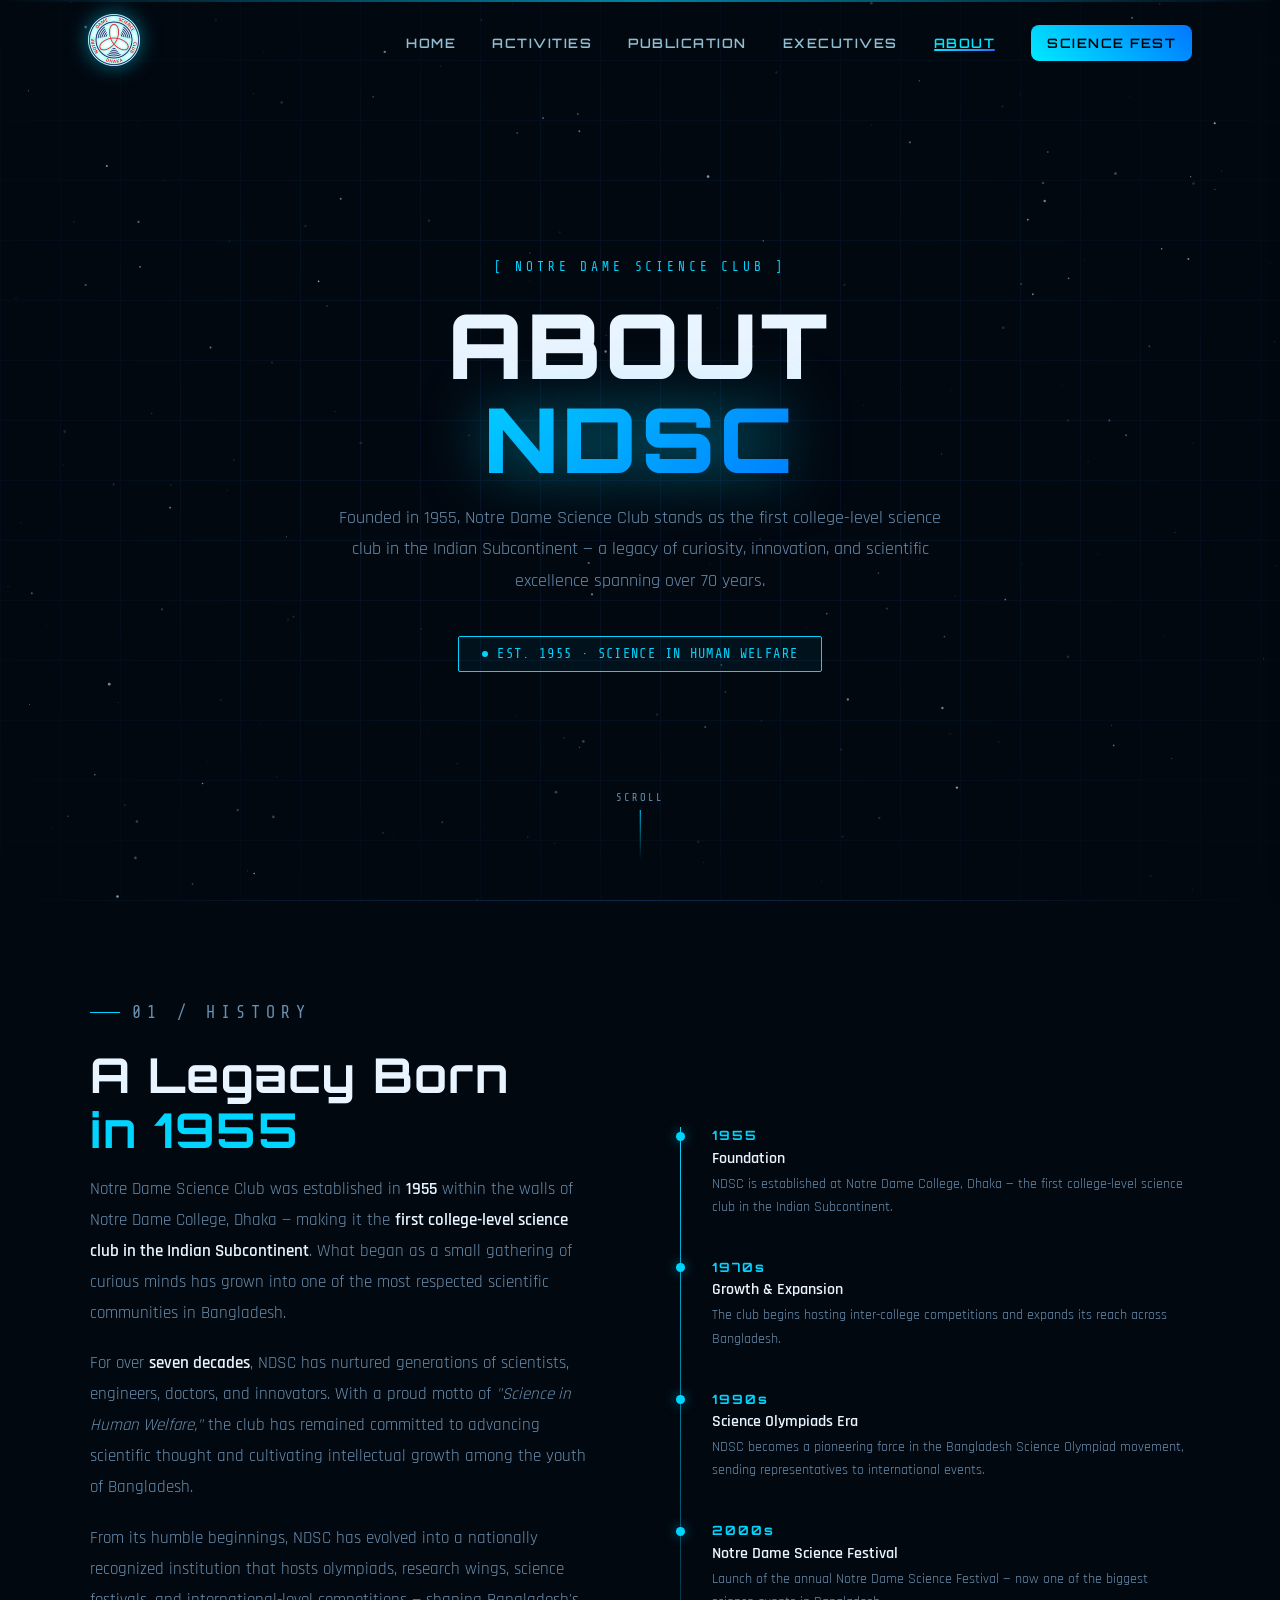
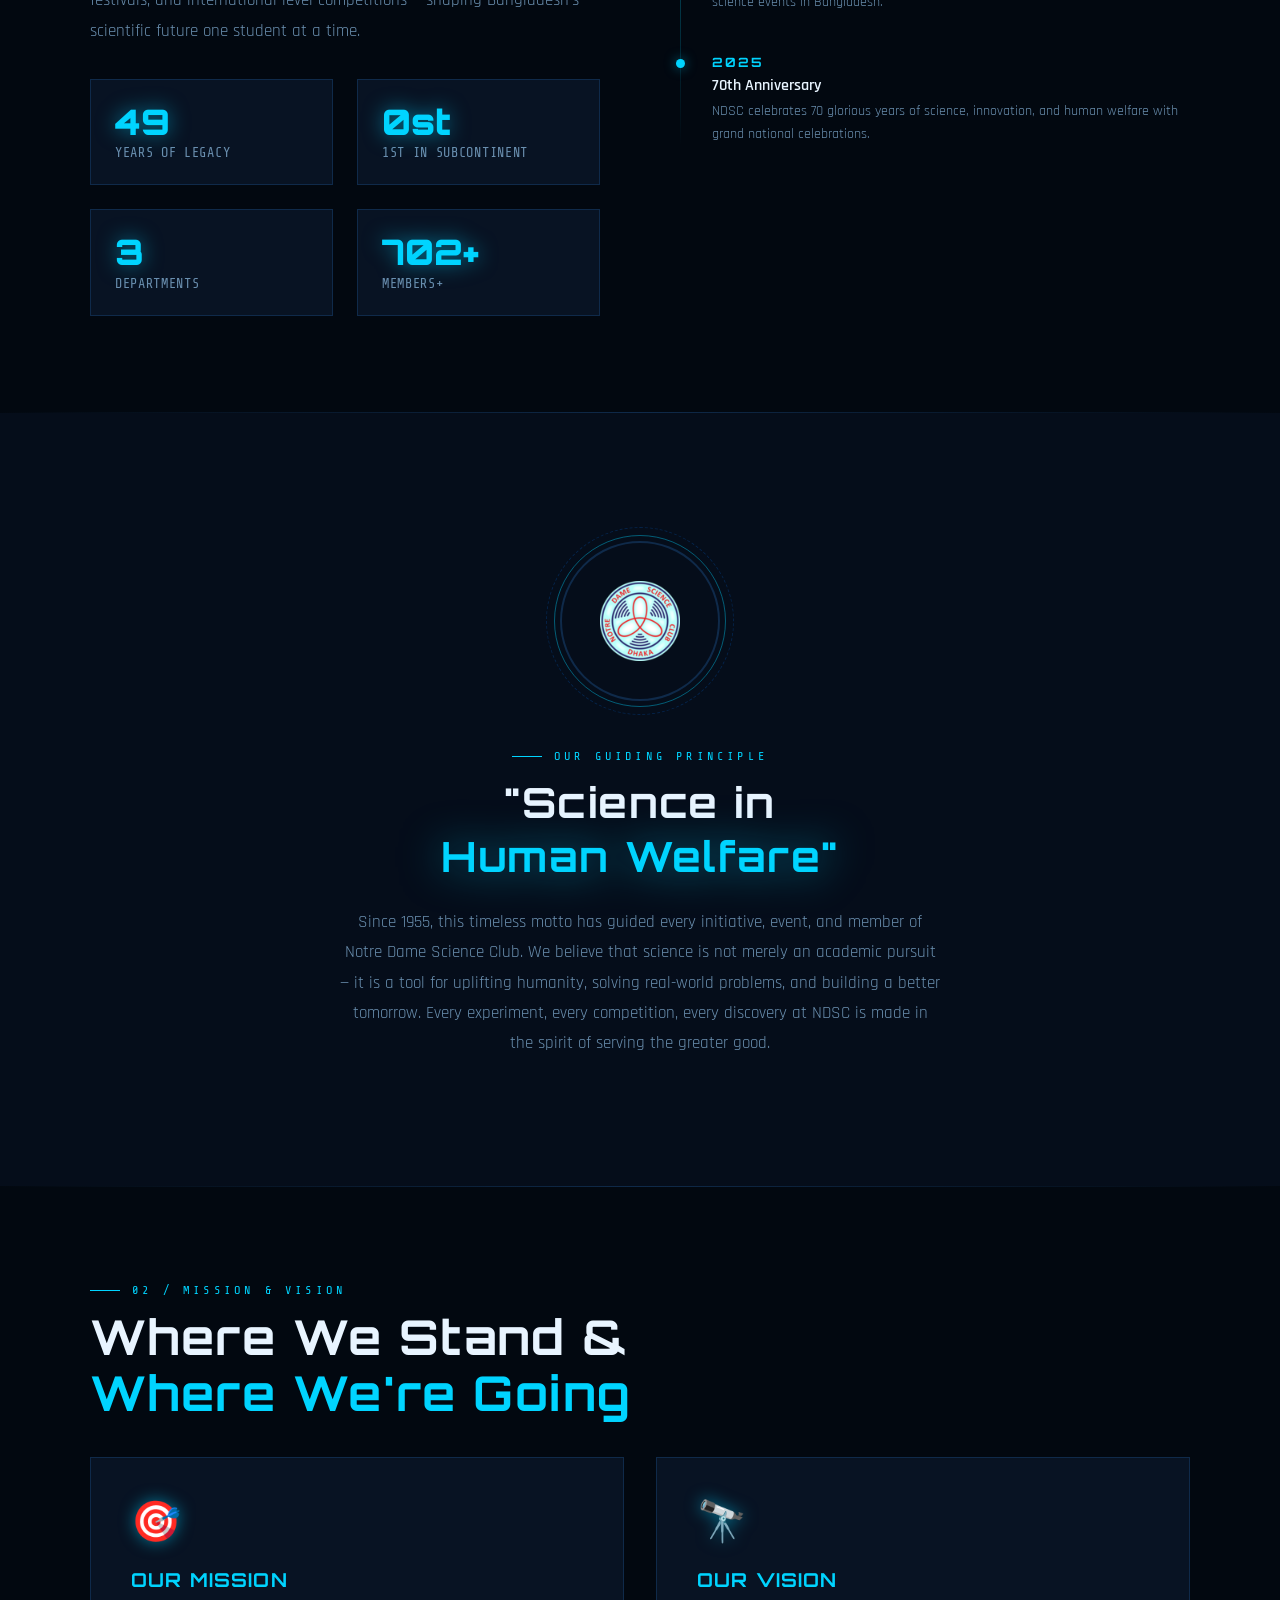
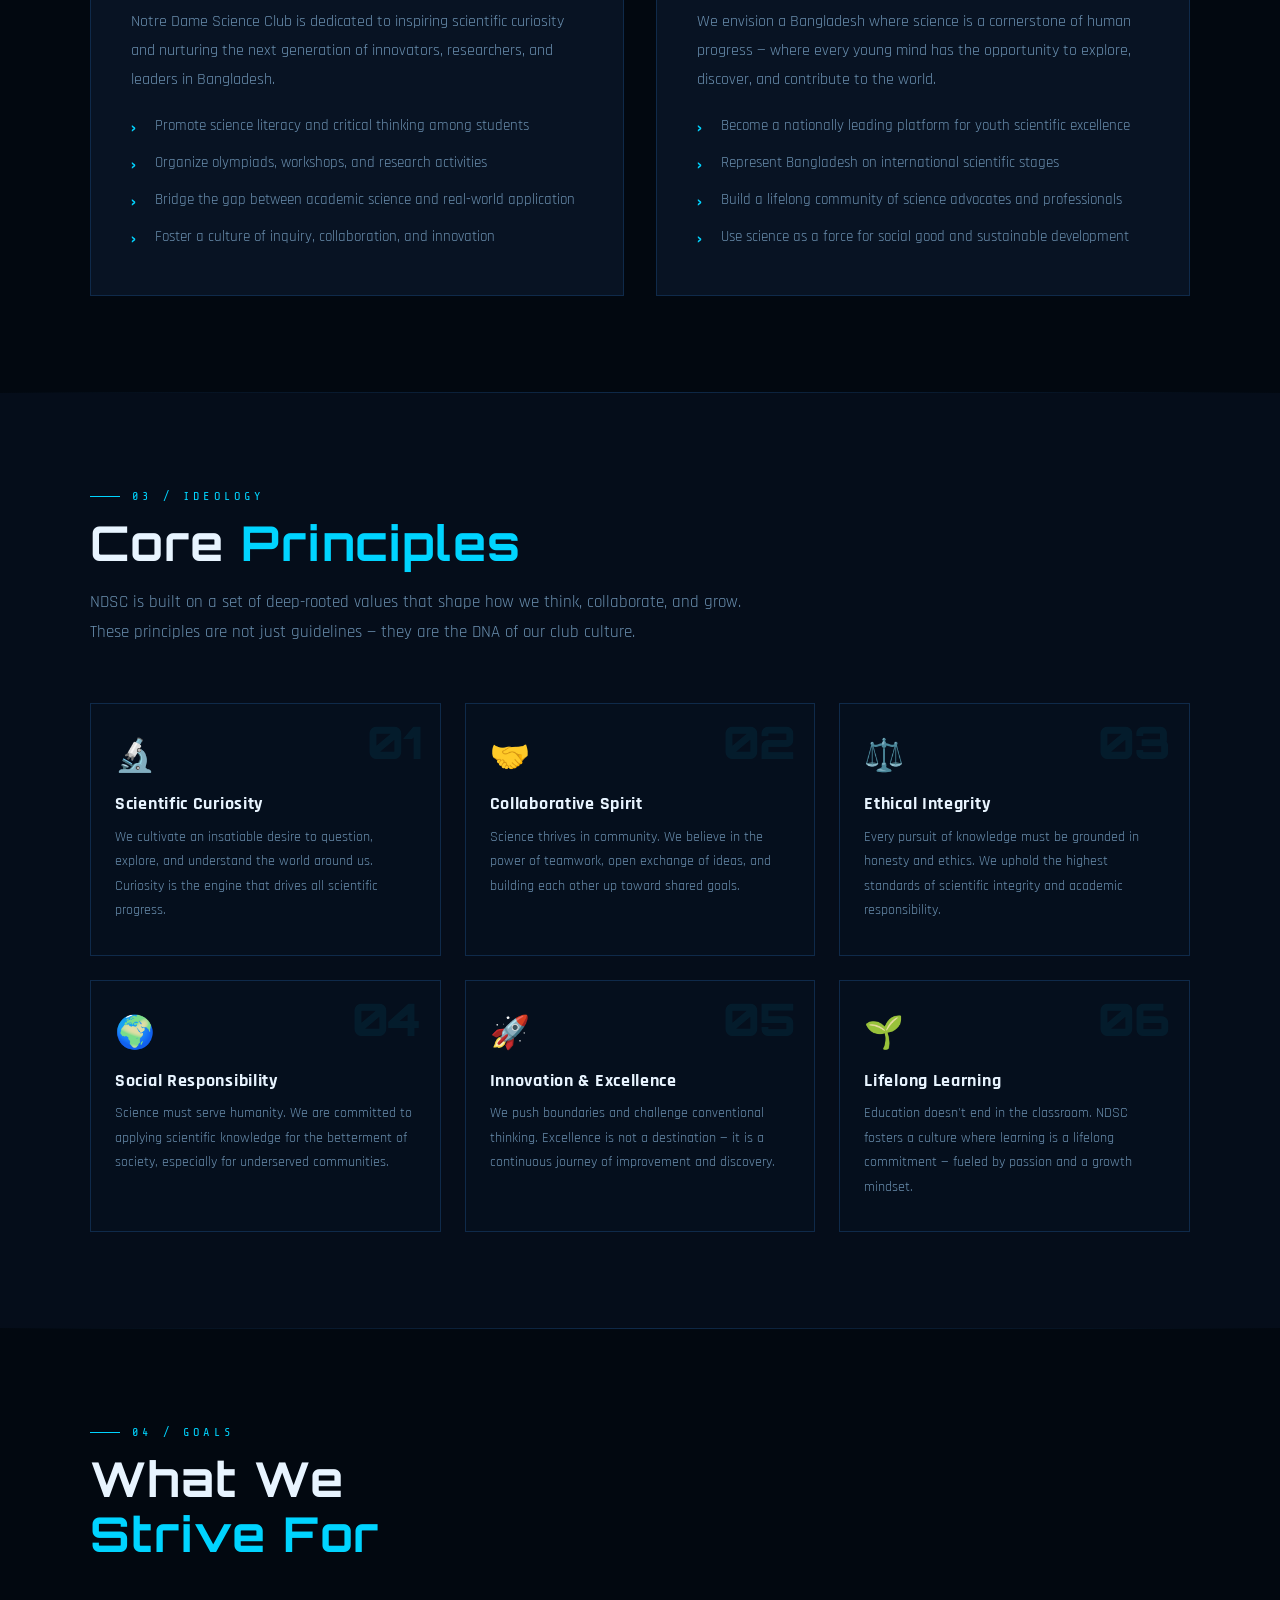
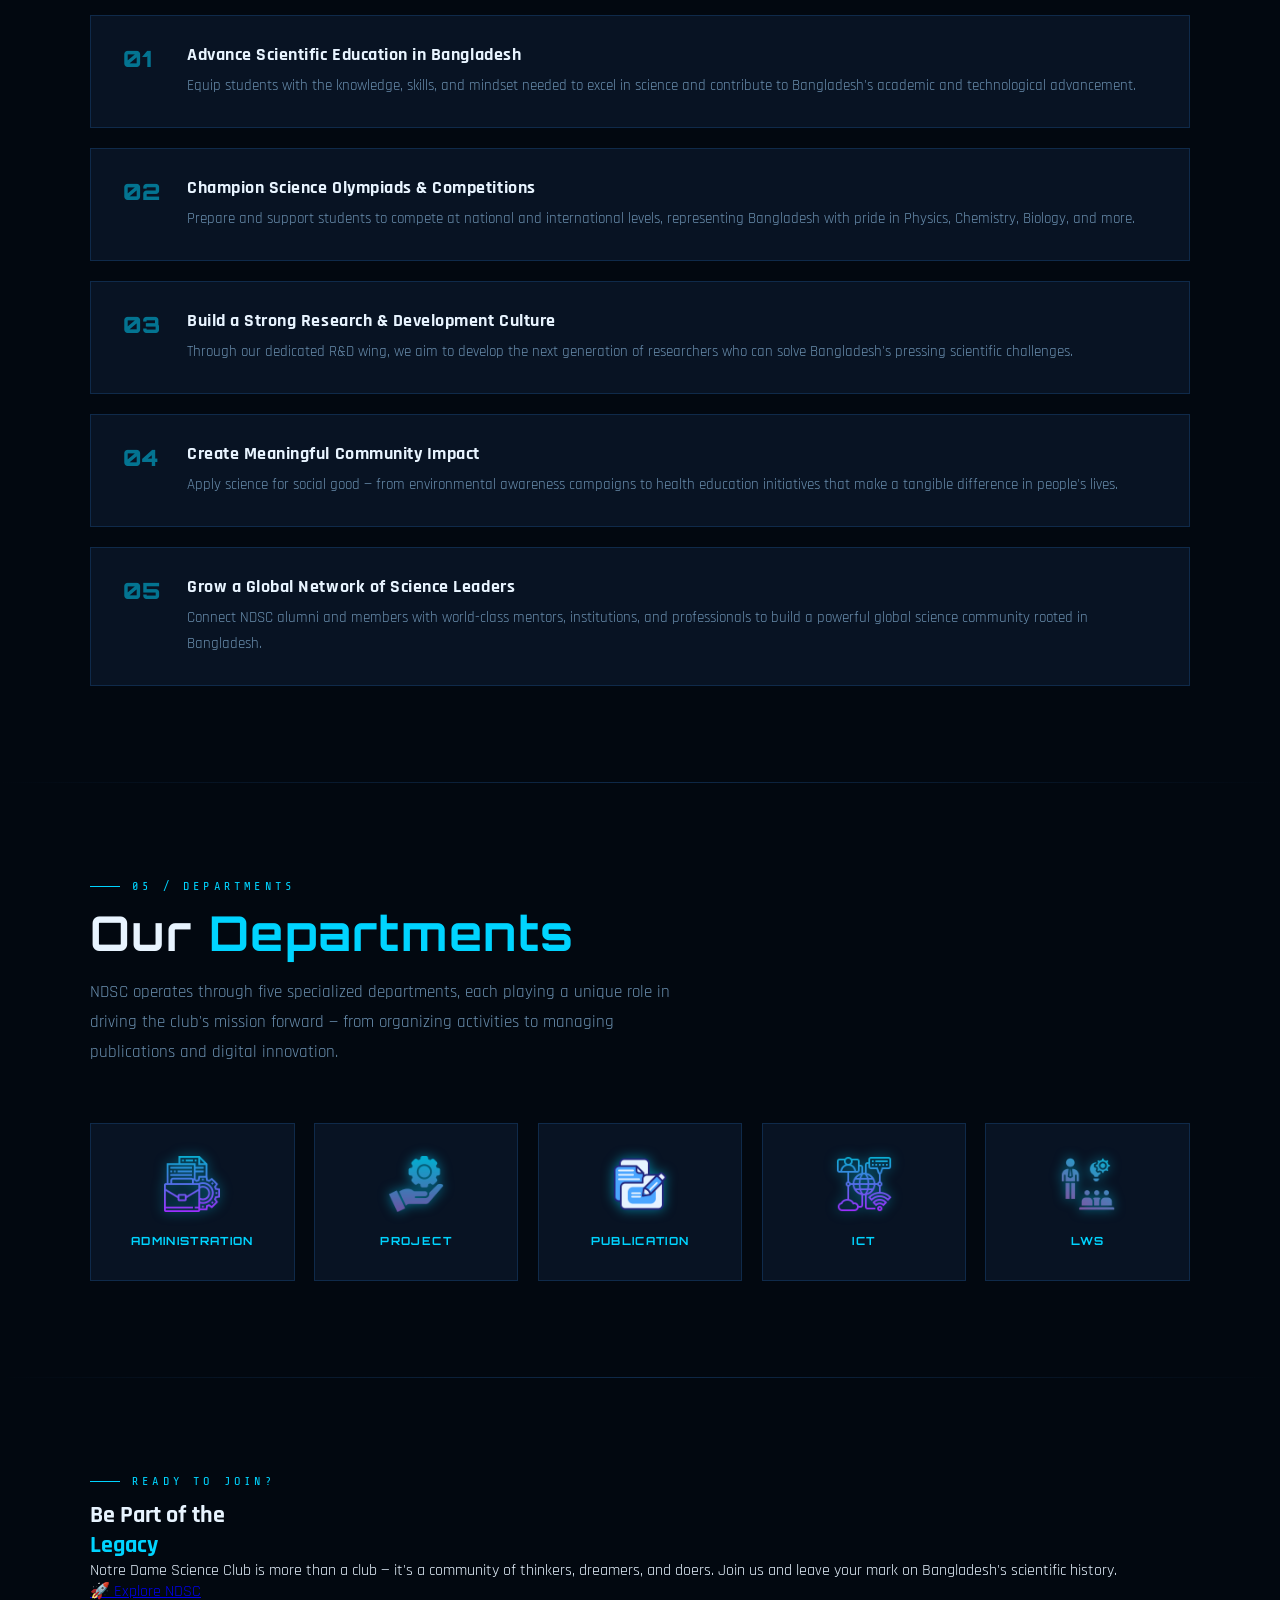
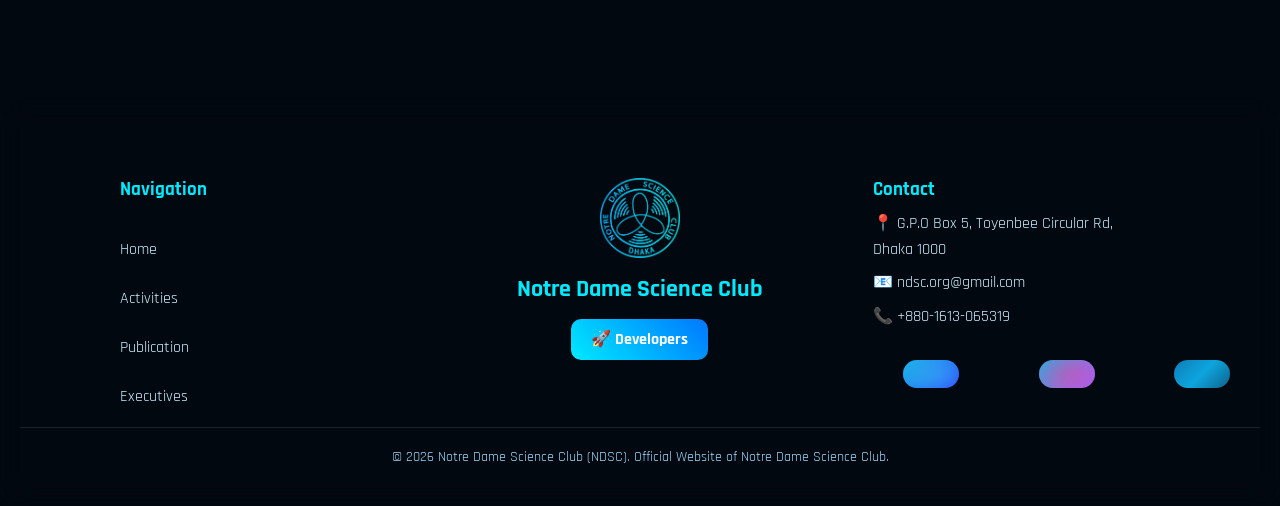
==== about.html @ 0b6ef266 "About page installation and other bug fixed" ====
<!DOCTYPE html>
<html lang="en">
<head>
  <meta charset="UTF-8" />
  <meta name="viewport" content="width=device-width, initial-scale=1.0"/>
  <title>About | Notre Dame Science Club</title>
  <link rel="icon" href="images/cropped-logo.png" type="image/png"/>
  <link rel="stylesheet" href="css/nav.css">
  <link rel="stylesheet" href="css/footer.css">
  <script src="js/nav.js" defer></script>

  <link href="https://fonts.googleapis.com/css2?family=Orbitron:wght@400;600;700;900&family=Rajdhani:wght@300;400;500;600;700&family=Share+Tech+Mono&display=swap" rel="stylesheet"/>
  <style>
    :root {
      --bg: #020810;
      --bg2: #050d1a;
      --blue: #00d4ff;
      --blue2: #0077ff;
      --glow: #00d4ff88;
      --white: #e8f4ff;
      --muted: #6a8faf;
      --card: #0a1628cc;
      --border: #0f2a4a;
      --accent: #ff6b35;
    }

    *, *::before, *::after { margin: 0; padding: 0; box-sizing: border-box; }

    html { scroll-behavior: smooth; }

    body {
      background: var(--bg);
      color: var(--white);
      font-family: 'Rajdhani', sans-serif;
      overflow-x: hidden;
      cursor: default;
    }

    /* ── CANVAS STARS ── */
    #starfield {
      position: fixed;
      top: 0; left: 0;
      width: 100%; height: 100%;
      z-index: 0;
      pointer-events: none;
    }

    /* ── PARTICLE DUST ── */
    .particles {
      position: fixed;
      top: 0; left: 0;
      width: 100%; height: 100%;
      z-index: 0;
      pointer-events: none;
      overflow: hidden;
    }
    .particle {
      position: absolute;
      width: 2px; height: 2px;
      border-radius: 50%;
      background: var(--blue);
      opacity: 0;
      animation: floatUp var(--dur) linear infinite;
      animation-delay: var(--delay);
      left: var(--x);
    }
    @keyframes floatUp {
      0%   { transform: translateY(100vh) scale(0); opacity: 0; }
      10%  { opacity: 0.6; }
      90%  { opacity: 0.3; }
      100% { transform: translateY(-10vh) scale(1.5); opacity: 0; }
    }

    /* ── NAV ── */
    
    /* ── HERO ── */
    .hero {
      position: relative; z-index: 1;
      min-height: 100vh;
      display: flex; flex-direction: column;
      align-items: center; justify-content: center;
      text-align: center;
      padding: 6rem 2rem 4rem;
      overflow: hidden;
    }
    .hero-grid-overlay {
      position: absolute; inset: 0;
      background-image:
        linear-gradient(var(--border) 1px, transparent 1px),
        linear-gradient(90deg, var(--border) 1px, transparent 1px);
      background-size: 60px 60px;
      opacity: 0.3;
      mask-image: radial-gradient(ellipse 80% 80% at 50% 50%, black 30%, transparent 100%);
    }
    .hero-scan {
      position: absolute; top: 0; left: 0; right: 0;
      height: 2px;
      background: linear-gradient(90deg, transparent, var(--blue), transparent);
      animation: scan 4s linear infinite;
      opacity: 0.6;
    }
    @keyframes scan {
      0%   { top: 0; }
      100% { top: 100%; }
    }
    .hero-tag {
      font-family: 'Share Tech Mono', monospace;
      font-size: 0.8rem;
      color: var(--blue);
      letter-spacing: 0.3em;
      text-transform: uppercase;
      margin-bottom: 1.5rem;
      opacity: 0;
      animation: fadeUp 0.8s 0.3s forwards;
    }
    .hero-tag::before { content: '[ '; }
    .hero-tag::after  { content: ' ]'; }
    .hero-title {
      font-family: 'Orbitron', monospace;
      font-size: clamp(2.8rem, 7vw, 6rem);
      font-weight: 900;
      line-height: 1.05;
      letter-spacing: 0.04em;
      margin-bottom: 1rem;
      opacity: 0;
      animation: fadeUp 0.8s 0.5s forwards;
    }
    .hero-title .line1 { display: block; color: var(--white); }
    .hero-title .line2 {
      display: block;
      background: linear-gradient(135deg, var(--blue) 0%, var(--blue2) 100%);
      -webkit-background-clip: text;
      background-clip: text;
      -webkit-text-fill-color: transparent;
      filter: drop-shadow(0 0 30px var(--glow));
    }
    .hero-subtitle {
      max-width: 620px;
      font-size: 1.15rem; font-weight: 400;
      color: var(--muted);
      line-height: 1.7;
      margin-bottom: 2.5rem;
      opacity: 0;
      animation: fadeUp 0.8s 0.7s forwards;
    }
    .hero-badge {
      display: inline-flex; align-items: center; gap: 0.6rem;
      padding: 0.6rem 1.4rem;
      border: 1px solid var(--blue);
      border-radius: 2px;
      font-family: 'Share Tech Mono', monospace;
      font-size: 0.85rem;
      color: var(--blue);
      background: #00d4ff0d;
      letter-spacing: 0.1em;
      opacity: 0;
      animation: fadeUp 0.8s 0.9s forwards;
    }
    .hero-badge .dot {
      width: 6px; height: 6px; border-radius: 50%;
      background: var(--blue);
      animation: pulse 1.5s infinite;
    }
    @keyframes pulse {
      0%,100% { opacity: 1; transform: scale(1); }
      50%      { opacity: 0.4; transform: scale(0.6); }
    }
    .hero-scroll-indicator {
      position: absolute; bottom: 2.5rem; left: 50%;
      transform: translateX(-50%);
      display: flex; flex-direction: column; align-items: center; gap: 0.4rem;
      opacity: 0;
      animation: fadeIn 1s 1.5s forwards;
    }
    .hero-scroll-indicator span {
      font-family: 'Share Tech Mono', monospace;
      font-size: 0.65rem; letter-spacing: 0.2em; color: var(--muted);
    }
    .scroll-line {
      width: 1px; height: 50px;
      background: linear-gradient(180deg, var(--blue) 0%, transparent 100%);
      animation: scrollLine 2s ease-in-out infinite;
    }
    @keyframes scrollLine {
      0%,100% { opacity: 0.3; transform: scaleY(1); }
      50%      { opacity: 1; transform: scaleY(1.2); }
    }

    /* ── SECTION BASE ── */
    section {
      position: relative; z-index: 1;
      padding: 6rem 2rem;
    }
    .container {
      max-width: 1100px;
      margin: 0 auto;
    }
    .section-label {
      font-family: 'Share Tech Mono', monospace;
      font-size: 0.75rem; letter-spacing: 0.35em;
      color: var(--blue); text-transform: uppercase;
      margin-bottom: 0.75rem;
      display: flex; align-items: center; gap: 0.75rem;
    }
    .section-label::before {
      content: '';
      display: inline-block; width: 30px; height: 1px;
      background: var(--blue);
    }
    .section-title {
      font-family: 'Orbitron', monospace;
      font-size: clamp(1.8rem, 4vw, 3rem);
      font-weight: 700;
      letter-spacing: 0.03em;
      line-height: 1.15;
      margin-bottom: 1rem;
    }

    /* ── REVEAL ANIMATION ── */
    .reveal {
      opacity: 0;
      transform: translateY(40px);
      transition: opacity 0.7s ease, transform 0.7s ease;
    }
    .reveal.visible {
      opacity: 1;
      transform: translateY(0);
    }
    .reveal-delay-1 { transition-delay: 0.1s; }
    .reveal-delay-2 { transition-delay: 0.2s; }
    .reveal-delay-3 { transition-delay: 0.3s; }
    .reveal-delay-4 { transition-delay: 0.4s; }
    .reveal-delay-5 { transition-delay: 0.5s; }

    /* ── DIVIDER ── */
    .divider {
      width: 100%; height: 1px;
      background: linear-gradient(90deg, transparent, var(--border), transparent);
      margin: 0;
    }

    /* ── HISTORY SECTION ── */
    .history-section { background: var(--bg); }
    .history-inner {
      display: grid;
      grid-template-columns: 1fr 1fr;
      gap: 5rem;
      align-items: center;
    }
    .history-text p {
      font-size: 1.05rem; color: var(--muted);
      line-height: 1.85; margin-bottom: 1.2rem;
      font-weight: 400;
    }
    .history-text p strong { color: var(--white); font-weight: 600; }
    .history-stats {
      display: grid; grid-template-columns: 1fr 1fr;
      gap: 1.5rem; margin-top: 2rem;
    }
    .stat-card {
      border: 1px solid var(--border);
      background: var(--card);
      padding: 1.5rem;
      position: relative;
      overflow: hidden;
      transition: border-color 0.3s, transform 0.3s;
    }
    .stat-card::before {
      content: '';
      position: absolute; top: 0; left: 0; right: 0;
      height: 2px;
      background: linear-gradient(90deg, var(--blue2), var(--blue));
      transform: scaleX(0); transition: transform 0.4s;
    }
    .stat-card:hover { border-color: var(--blue); transform: translateY(-3px); }
    .stat-card:hover::before { transform: scaleX(1); }
    .stat-num {
      font-family: 'Orbitron', monospace;
      font-size: 2.2rem; font-weight: 900;
      color: var(--blue);
      line-height: 1;
      filter: drop-shadow(0 0 10px var(--glow));
    }
    .stat-label {
      font-size: 0.85rem; color: var(--muted);
      letter-spacing: 0.05em; margin-top: 0.4rem;
      font-family: 'Share Tech Mono', monospace;
    }
    .history-visual {
      position: relative;
    }
    .timeline {
      position: relative;
      padding-left: 2rem;
    }
    .timeline::before {
      content: '';
      position: absolute; left: 0; top: 0; bottom: 0;
      width: 1px;
      background: linear-gradient(180deg, var(--blue), transparent);
    }
    .timeline-item {
      position: relative;
      margin-bottom: 2.5rem;
    }
    .timeline-item::before {
      content: '';
      position: absolute; left: -2rem; top: 0.3rem;
      width: 9px; height: 9px; border-radius: 50%;
      background: var(--blue);
      box-shadow: 0 0 12px var(--glow);
      transform: translateX(-4px);
    }
    .timeline-year {
      font-family: 'Orbitron', monospace;
      font-size: 0.8rem; font-weight: 700;
      color: var(--blue); letter-spacing: 0.15em;
      margin-bottom: 0.3rem;
    }
    .timeline-event {
      font-size: 1rem; font-weight: 600; color: var(--white);
      margin-bottom: 0.25rem;
    }
    .timeline-desc {
      font-size: 0.9rem; color: var(--muted); line-height: 1.6;
    }

    /* ── MOTTO SECTION ── */
    .motto-section {
      background: var(--bg2);
      text-align: center;
      padding: 8rem 2rem;
    }
    .motto-section .container { max-width: 800px; }
    .motto-ring {
      width: 160px; height: 160px;
      border-radius: 50%;
      border: 2px solid var(--border);
      margin: 0 auto 3rem;
      position: relative;
      display: flex; align-items: center; justify-content: center;
    }
    .motto-ring::before {
      content: '';
      position: absolute; inset: -8px;
      border-radius: 50%;
      border: 1px solid var(--blue);
      opacity: 0.4;
      animation: ringRotate 8s linear infinite;
    }
    .motto-ring::after {
      content: '';
      position: absolute; inset: -16px;
      border-radius: 50%;
      border: 1px dashed var(--blue2);
      opacity: 0.2;
      animation: ringRotate 14s linear infinite reverse;
    }
    @keyframes ringRotate {
      from { transform: rotate(0deg); }
      to   { transform: rotate(360deg); }
    }
    .motto-ring img { width: 80px; height: 80px; object-fit: contain; }
    .motto-quote {
      font-family: 'Orbitron', monospace;
      font-size: clamp(1.6rem, 4vw, 2.6rem);
      font-weight: 700;
      color: var(--white);
      letter-spacing: 0.04em;
      line-height: 1.3;
      margin-bottom: 1.5rem;
      position: relative;
    }
    .motto-quote .highlight {
      color: var(--blue);
      filter: drop-shadow(0 0 20px var(--glow));
    }
    .motto-desc {
      font-size: 1.05rem; color: var(--muted);
      line-height: 1.8; max-width: 600px; margin: 0 auto;
    }

    /* ── MISSION / VISION ── */
    .mv-section { background: var(--bg); }
    .mv-grid {
      display: grid;
      grid-template-columns: 1fr 1fr;
      gap: 2rem;
    }
    .mv-card {
      border: 1px solid var(--border);
      background: var(--card);
      padding: 2.5rem;
      position: relative;
      overflow: hidden;
      transition: border-color 0.3s, transform 0.3s;
    }
    .mv-card::after {
      content: '';
      position: absolute; bottom: 0; left: 0; right: 0;
      height: 3px;
      background: linear-gradient(90deg, var(--blue2), var(--blue), var(--blue2));
      background-size: 200% 100%;
      animation: shimmer 3s linear infinite;
      opacity: 0;
      transition: opacity 0.3s;
    }
    .mv-card:hover { border-color: #00d4ff40; transform: translateY(-4px); }
    .mv-card:hover::after { opacity: 1; }
    @keyframes shimmer {
      0%   { background-position: 200% 0; }
      100% { background-position: -200% 0; }
    }
    .mv-icon {
      font-size: 2.5rem; margin-bottom: 1.2rem;
      filter: drop-shadow(0 0 8px var(--glow));
    }
    .mv-card-title {
      font-family: 'Orbitron', monospace;
      font-size: 1.2rem; font-weight: 700;
      color: var(--blue); letter-spacing: 0.06em;
      margin-bottom: 1rem;
    }
    .mv-card p {
      font-size: 1rem; color: var(--muted);
      line-height: 1.8;
    }
    .mv-card ul {
      list-style: none; margin-top: 0.8rem;
    }
    .mv-card ul li {
      font-size: 0.95rem; color: var(--muted);
      padding: 0.4rem 0 0.4rem 1.5rem;
      position: relative; line-height: 1.6;
    }
    .mv-card ul li::before {
      content: '›';
      position: absolute; left: 0;
      color: var(--blue); font-size: 1.1rem; font-weight: 700;
    }

    /* ── IDEOLOGY SECTION ── */
    .ideology-section { background: var(--bg2); }
    .ideology-intro {
      max-width: 680px;
      font-size: 1.05rem; color: var(--muted); line-height: 1.8;
      margin-bottom: 3.5rem;
    }
    .ideology-grid {
      display: grid;
      grid-template-columns: repeat(3, 1fr);
      gap: 1.5rem;
    }
    .ideology-card {
      border: 1px solid var(--border);
      background: #060f1ecc;
      padding: 2rem 1.5rem;
      position: relative;
      overflow: hidden;
      transition: border-color 0.35s, transform 0.35s;
      cursor: default;
    }
    .ideology-card:hover { border-color: var(--blue); transform: translateY(-6px); }
    .ideology-card-glow {
      position: absolute; top: -60px; left: 50%;
      transform: translateX(-50%);
      width: 120px; height: 120px; border-radius: 50%;
      background: var(--glow);
      opacity: 0;
      transition: opacity 0.4s;
      filter: blur(30px);
      pointer-events: none;
    }
    .ideology-card:hover .ideology-card-glow { opacity: 0.35; }
    .ideology-num {
      font-family: 'Orbitron', monospace;
      font-size: 2.8rem; font-weight: 900;
      color: #00d4ff12;
      position: absolute; top: 1rem; right: 1.2rem;
      line-height: 1;
      letter-spacing: -0.02em;
    }
    .ideology-icon { font-size: 2rem; margin-bottom: 1rem; }
    .ideology-card-title {
      font-family: 'Rajdhani', sans-serif;
      font-size: 1.1rem; font-weight: 700;
      color: var(--white); margin-bottom: 0.6rem;
      letter-spacing: 0.04em;
    }
    .ideology-card p {
      font-size: 0.9rem; color: var(--muted); line-height: 1.7;
    }

    /* ── DEPARTMENTS ── */
    .dept-section { background: var(--bg); }
    .dept-intro {
      max-width: 600px;
      font-size: 1.05rem; color: var(--muted); line-height: 1.8;
      margin-bottom: 3.5rem;
    }
    .dept-grid {
      display: grid;
      grid-template-columns: repeat(5, 1fr);
      gap: 1.2rem;
    }
    .dept-card {
      border: 1px solid var(--border);
      background: var(--card);
      padding: 2rem 1rem;
      text-align: center;
      position: relative;
      overflow: hidden;
      transition: border-color 0.3s, transform 0.3s;
    }
    .dept-card::before {
      content: '';
      position: absolute; inset: 0;
      background: linear-gradient(180deg, #00d4ff08 0%, transparent 100%);
      opacity: 0; transition: opacity 0.3s;
    }
    .dept-card:hover { border-color: var(--blue); transform: translateY(-5px); }
    .dept-card:hover::before { opacity: 1; }
    .dept-icon {
      width: 56px; height: 56px;
      object-fit: contain;
      margin: 0 auto 1rem;
      filter: drop-shadow(0 0 6px var(--glow));
      transition: filter 0.3s;
    }
    .dept-card:hover .dept-icon {
      filter: drop-shadow(0 0 14px var(--glow));
    }
    .dept-name {
      font-family: 'Orbitron', monospace;
      font-size: 0.7rem; font-weight: 700;
      letter-spacing: 0.12em; color: var(--blue);
      text-transform: uppercase;
    }

    /* ── GOALS SECTION ── */
    .goals-section { background: var(--bg2); }
    .goals-list {
      display: flex; flex-direction: column; gap: 1.2rem;
      margin-top: 1rem;
    }
    .goal-item {
      display: flex; align-items: flex-start; gap: 1.5rem;
      border: 1px solid var(--border);
      background: var(--card);
      padding: 1.8rem 2rem;
      transition: border-color 0.3s, transform 0.3s;
      position: relative; overflow: hidden;
    }
    .goal-item:hover { border-color: var(--blue); transform: translateX(6px); }
    .goal-item::before {
      content: '';
      position: absolute; left: 0; top: 0; bottom: 0;
      width: 3px;
      background: linear-gradient(180deg, var(--blue), var(--blue2));
      transform: scaleY(0); transition: transform 0.3s;
    }
    .goal-item:hover::before { transform: scaleY(1); }
    .goal-num {
      font-family: 'Orbitron', monospace;
      font-size: 1.4rem; font-weight: 900;
      color: var(--blue); opacity: 0.5;
      min-width: 2.5rem; line-height: 1.3;
    }
    .goal-title {
      font-family: 'Rajdhani', sans-serif;
      font-size: 1.1rem; font-weight: 700;
      color: var(--white); margin-bottom: 0.4rem;
      letter-spacing: 0.03em;
    }
    .goal-desc {
      font-size: 0.95rem; color: var(--muted); line-height: 1.7;
    }

    /* ── ANIMATIONS ── */
    @keyframes fadeUp {
      from { opacity: 0; transform: translateY(30px); }
      to   { opacity: 1; transform: translateY(0); }
    }
    @keyframes fadeIn {
      from { opacity: 0; }
      to   { opacity: 1; }
    }

    /* ── RESPONSIVE ── */
    @media (max-width: 900px) {
      .history-inner { grid-template-columns: 1fr; gap: 3rem; }
      .mv-grid        { grid-template-columns: 1fr; }
      .ideology-grid  { grid-template-columns: 1fr 1fr; }
      .dept-grid      { grid-template-columns: repeat(3, 1fr); }
      nav { padding: 1rem 1.5rem; }
      .nav-links { gap: 1.2rem; }
    }
    @media (max-width: 600px) {
      .ideology-grid { grid-template-columns: 1fr; }
      .dept-grid     { grid-template-columns: repeat(2, 1fr); }
      .history-stats { grid-template-columns: 1fr 1fr; }
      .nav-links { display: none; }
    }
  </style>
</head>
<body>

<!-- STAR CANVAS -->
<canvas id="starfield"></canvas>

<!-- FLOATING PARTICLES -->
<div class="particles" id="particles"></div>


<!-- ──────────── HERO ──────────── -->
<section class="hero">
  <div class="hero-grid-overlay"></div>
  <div class="hero-scan"></div>

  <p class="hero-tag">Notre Dame Science Club</p>
  <h1 class="hero-title">
    <span class="line1">ABOUT</span>
    <span class="line2">NDSC</span>
  </h1>
  <p class="hero-subtitle">
    Founded in 1955, Notre Dame Science Club stands as the first college-level
    science club in the Indian Subcontinent — a legacy of curiosity, innovation,
    and scientific excellence spanning over 70 years.
  </p>
  <div class="hero-badge">
    <div class="dot"></div>
    EST. 1955 · SCIENCE IN HUMAN WELFARE
  </div>

  <div class="hero-scroll-indicator">
    <span>SCROLL</span>
    <div class="scroll-line"></div>
  </div>
</section>

<div class="divider"></div>

<!-- ──────────── HISTORY ──────────── -->
<section class="history-section">
  <div class="container">
    <div class="history-inner">

      <div class="history-text">
        <p class="section-label reveal">01 / HISTORY</p>
        <h2 class="section-title reveal reveal-delay-1">A Legacy Born<br/><span style="color:var(--blue)">in 1955</span></h2>
        <p class="reveal reveal-delay-2">
          Notre Dame Science Club was established in <strong>1955</strong> within the walls of Notre Dame College, Dhaka — making it the <strong>first college-level science club in the Indian Subcontinent</strong>. What began as a small gathering of curious minds has grown into one of the most respected scientific communities in Bangladesh.
        </p>
        <p class="reveal reveal-delay-3">
          For over <strong>seven decades</strong>, NDSC has nurtured generations of scientists, engineers, doctors, and innovators. With a proud motto of <em>"Science in Human Welfare,"</em> the club has remained committed to advancing scientific thought and cultivating intellectual growth among the youth of Bangladesh.
        </p>
        <p class="reveal reveal-delay-4">
          From its humble beginnings, NDSC has evolved into a nationally recognized institution that hosts olympiads, research wings, science festivals, and international-level competitions — shaping Bangladesh's scientific future one student at a time.
        </p>

        <div class="history-stats reveal reveal-delay-5">
          <div class="stat-card">
            <div class="stat-num" data-target="70">0</div>
            <div class="stat-label">YEARS OF LEGACY</div>
          </div>
          <div class="stat-card">
            <div class="stat-num" data-target="1">0</div>
            <div class="stat-label">1ST IN SUBCONTINENT</div>
          </div>
          <div class="stat-card">
            <div class="stat-num" data-target="5">0</div>
            <div class="stat-label">DEPARTMENTS</div>
          </div>
          <div class="stat-card">
            <div class="stat-num" data-target="1000">0</div>
            <div class="stat-label">MEMBERS+</div>
          </div>
        </div>
      </div>

      <div class="history-visual reveal reveal-delay-2">
        <div class="timeline">
          <div class="timeline-item">
            <div class="timeline-year">1955</div>
            <div class="timeline-event">Foundation</div>
            <div class="timeline-desc">NDSC is established at Notre Dame College, Dhaka — the first college-level science club in the Indian Subcontinent.</div>
          </div>
          <div class="timeline-item">
            <div class="timeline-year">1970s</div>
            <div class="timeline-event">Growth & Expansion</div>
            <div class="timeline-desc">The club begins hosting inter-college competitions and expands its reach across Bangladesh.</div>
          </div>
          <div class="timeline-item">
            <div class="timeline-year">1990s</div>
            <div class="timeline-event">Science Olympiads Era</div>
            <div class="timeline-desc">NDSC becomes a pioneering force in the Bangladesh Science Olympiad movement, sending representatives to international events.</div>
          </div>
          <div class="timeline-item">
            <div class="timeline-year">2000s</div>
            <div class="timeline-event">Notre Dame Science Festival</div>
            <div class="timeline-desc">Launch of the annual Notre Dame Science Festival — now one of the biggest science events in Bangladesh.</div>
          </div>
          <div class="timeline-item">
            <div class="timeline-year">2025</div>
            <div class="timeline-event">70th Anniversary</div>
            <div class="timeline-desc">NDSC celebrates 70 glorious years of science, innovation, and human welfare with grand national celebrations.</div>
          </div>
        </div>
      </div>

    </div>
  </div>
</section>

<div class="divider"></div>

<!-- ──────────── MOTTO ──────────── -->
<section class="motto-section">
  <div class="container">
    <div class="motto-ring reveal">
      <img src="images/cropped-logo.png" alt="NDSC Logo"/>
    </div>
    <p class="section-label reveal" style="justify-content:center;">
      OUR GUIDING PRINCIPLE
    </p>
    <h2 class="motto-quote reveal reveal-delay-1">
      "Science in<br/><span class="highlight">Human Welfare"</span>
    </h2>
    <p class="motto-desc reveal reveal-delay-2">
      Since 1955, this timeless motto has guided every initiative, event, and member of Notre Dame Science Club. We believe that science is not merely an academic pursuit — it is a tool for uplifting humanity, solving real-world problems, and building a better tomorrow. Every experiment, every competition, every discovery at NDSC is made in the spirit of serving the greater good.
    </p>
  </div>
</section>

<div class="divider"></div>

<!-- ──────────── MISSION / VISION ──────────── -->
<section class="mv-section">
  <div class="container">
    <p class="section-label reveal">02 / MISSION & VISION</p>
    <h2 class="section-title reveal reveal-delay-1">Where We Stand &<br/><span style="color:var(--blue)">Where We're Going</span></h2>
    <br/>
    <div class="mv-grid">
      <div class="mv-card reveal reveal-delay-2">
        <div class="mv-icon">🎯</div>
        <div class="mv-card-title">OUR MISSION</div>
        <p>Notre Dame Science Club is dedicated to inspiring scientific curiosity and nurturing the next generation of innovators, researchers, and leaders in Bangladesh.</p>
        <ul>
          <li>Promote science literacy and critical thinking among students</li>
          <li>Organize olympiads, workshops, and research activities</li>
          <li>Bridge the gap between academic science and real-world application</li>
          <li>Foster a culture of inquiry, collaboration, and innovation</li>
        </ul>
      </div>
      <div class="mv-card reveal reveal-delay-3">
        <div class="mv-icon">🔭</div>
        <div class="mv-card-title">OUR VISION</div>
        <p>We envision a Bangladesh where science is a cornerstone of human progress — where every young mind has the opportunity to explore, discover, and contribute to the world.</p>
        <ul>
          <li>Become a nationally leading platform for youth scientific excellence</li>
          <li>Represent Bangladesh on international scientific stages</li>
          <li>Build a lifelong community of science advocates and professionals</li>
          <li>Use science as a force for social good and sustainable development</li>
        </ul>
      </div>
    </div>
  </div>
</section>

<div class="divider"></div>

<!-- ──────────── IDEOLOGY ──────────── -->
<section class="ideology-section">
  <div class="container">
    <p class="section-label reveal">03 / IDEOLOGY</p>
    <h2 class="section-title reveal reveal-delay-1">Core <span style="color:var(--blue)">Principles</span></h2>
    <p class="ideology-intro reveal reveal-delay-2">
      NDSC is built on a set of deep-rooted values that shape how we think, collaborate, and grow. These principles are not just guidelines — they are the DNA of our club culture.
    </p>
    <div class="ideology-grid">
      <div class="ideology-card reveal reveal-delay-1">
        <div class="ideology-card-glow"></div>
        <div class="ideology-num">01</div>
        <div class="ideology-icon">🔬</div>
        <div class="ideology-card-title">Scientific Curiosity</div>
        <p>We cultivate an insatiable desire to question, explore, and understand the world around us. Curiosity is the engine that drives all scientific progress.</p>
      </div>
      <div class="ideology-card reveal reveal-delay-2">
        <div class="ideology-card-glow"></div>
        <div class="ideology-num">02</div>
        <div class="ideology-icon">🤝</div>
        <div class="ideology-card-title">Collaborative Spirit</div>
        <p>Science thrives in community. We believe in the power of teamwork, open exchange of ideas, and building each other up toward shared goals.</p>
      </div>
      <div class="ideology-card reveal reveal-delay-3">
        <div class="ideology-card-glow"></div>
        <div class="ideology-num">03</div>
        <div class="ideology-icon">⚖️</div>
        <div class="ideology-card-title">Ethical Integrity</div>
        <p>Every pursuit of knowledge must be grounded in honesty and ethics. We uphold the highest standards of scientific integrity and academic responsibility.</p>
      </div>
      <div class="ideology-card reveal reveal-delay-1">
        <div class="ideology-card-glow"></div>
        <div class="ideology-num">04</div>
        <div class="ideology-icon">🌍</div>
        <div class="ideology-card-title">Social Responsibility</div>
        <p>Science must serve humanity. We are committed to applying scientific knowledge for the betterment of society, especially for underserved communities.</p>
      </div>
      <div class="ideology-card reveal reveal-delay-2">
        <div class="ideology-card-glow"></div>
        <div class="ideology-num">05</div>
        <div class="ideology-icon">🚀</div>
        <div class="ideology-card-title">Innovation & Excellence</div>
        <p>We push boundaries and challenge conventional thinking. Excellence is not a destination — it is a continuous journey of improvement and discovery.</p>
      </div>
      <div class="ideology-card reveal reveal-delay-3">
        <div class="ideology-card-glow"></div>
        <div class="ideology-num">06</div>
        <div class="ideology-icon">🌱</div>
        <div class="ideology-card-title">Lifelong Learning</div>
        <p>Education doesn't end in the classroom. NDSC fosters a culture where learning is a lifelong commitment — fueled by passion and a growth mindset.</p>
      </div>
    </div>
  </div>
</section>

<div class="divider"></div>

<!-- ──────────── GOALS ──────────── -->
<section class="goals-section" style="background:var(--bg);">
  <div class="container">
    <p class="section-label reveal">04 / GOALS</p>
    <h2 class="section-title reveal reveal-delay-1">What We<br/><span style="color:var(--blue)">Strive For</span></h2>
    <br/>
    <div class="goals-list">
      <div class="goal-item reveal reveal-delay-1">
        <div class="goal-num">01</div>
        <div class="goal-content">
          <div class="goal-title">Advance Scientific Education in Bangladesh</div>
          <div class="goal-desc">Equip students with the knowledge, skills, and mindset needed to excel in science and contribute to Bangladesh's academic and technological advancement.</div>
        </div>
      </div>
      <div class="goal-item reveal reveal-delay-2">
        <div class="goal-num">02</div>
        <div class="goal-content">
          <div class="goal-title">Champion Science Olympiads & Competitions</div>
          <div class="goal-desc">Prepare and support students to compete at national and international levels, representing Bangladesh with pride in Physics, Chemistry, Biology, and more.</div>
        </div>
      </div>
      <div class="goal-item reveal reveal-delay-3">
        <div class="goal-num">03</div>
        <div class="goal-content">
          <div class="goal-title">Build a Strong Research & Development Culture</div>
          <div class="goal-desc">Through our dedicated R&D wing, we aim to develop the next generation of researchers who can solve Bangladesh's pressing scientific challenges.</div>
        </div>
      </div>
      <div class="goal-item reveal reveal-delay-4">
        <div class="goal-num">04</div>
        <div class="goal-content">
          <div class="goal-title">Create Meaningful Community Impact</div>
          <div class="goal-desc">Apply science for social good — from environmental awareness campaigns to health education initiatives that make a tangible difference in people's lives.</div>
        </div>
      </div>
      <div class="goal-item reveal reveal-delay-5">
        <div class="goal-num">05</div>
        <div class="goal-content">
          <div class="goal-title">Grow a Global Network of Science Leaders</div>
          <div class="goal-desc">Connect NDSC alumni and members with world-class mentors, institutions, and professionals to build a powerful global science community rooted in Bangladesh.</div>
        </div>
      </div>
    </div>
  </div>
</section>

<div class="divider"></div>

<!-- ──────────── DEPARTMENTS ──────────── -->
<section class="dept-section">
  <div class="container">
    <p class="section-label reveal">05 / DEPARTMENTS</p>
    <h2 class="section-title reveal reveal-delay-1">Our <span style="color:var(--blue)">Departments</span></h2>
    <p class="dept-intro reveal reveal-delay-2">
      NDSC operates through five specialized departments, each playing a unique role in driving the club's mission forward — from organizing activities to managing publications and digital innovation.
    </p>
    <div class="dept-grid">
      <div class="dept-card reveal reveal-delay-1">
        <img src="images/admininstration-icon.png" alt="Administration" class="dept-icon"/>
        <div class="dept-name">Administration</div>
      </div>
      <div class="dept-card reveal reveal-delay-2">
        <img src="images/project.png" alt="Project" class="dept-icon"/>
        <div class="dept-name">Project</div>
      </div>
      <div class="dept-card reveal reveal-delay-3">
        <img src="images/publication.png" alt="Publication" class="dept-icon"/>
        <div class="dept-name">Publication</div>
      </div>
      <div class="dept-card reveal reveal-delay-4">
        <img src="images/ict.png" alt="ICT" class="dept-icon"/>
        <div class="dept-name">ICT</div>
      </div>
      <div class="dept-card reveal reveal-delay-5">
        <img src="images/lws.png" alt="LWS" class="dept-icon"/>
        <div class="dept-name">LWS</div>
      </div>
    </div>
  </div>
</section>

<div class="divider"></div>

<!-- ──────────── CTA ──────────── -->
<section class="cta-section">
  <div class="container">
    <p class="section-label reveal">READY TO JOIN?</p>
    <h2 class="cta-title reveal reveal-delay-1">Be Part of the<br/><span style="color:var(--blue)">Legacy</span></h2>
    <p class="cta-desc reveal reveal-delay-2">
      Notre Dame Science Club is more than a club — it's a community of thinkers, dreamers, and doers. Join us and leave your mark on Bangladesh's scientific history.
    </p>
    <a href="index.html" class="cta-btn reveal reveal-delay-3">
      <span>🚀 Explore NDSC</span>
    </a>
  </div>
</section>

<!-- ──────────── FOOTER ──────────── -->
  <footer class="space-footer">

    <div class="footer-container">

      <div class="footer-links">
        <h3>Navigation</h3>
        <a href="index.html">Home</a>
        <a href="activities.html">Activities</a>
        <a href="publication.html">Publication</a>
        <a href="executives.html">Executives</a>
        <!-- <a href="https://asf25.ndscbd.net/" target="_blank" class="btn fest-btn">
            <span>Join Science Fest & 35th GKC</span>
        </a> -->

      </div>

      <div class="footer-logo">

        <img src="images/logo-2.0.png" alt="Science Club Logo">

        <h2>Notre Dame Science Club</h2>

        <a href="developers.html" class="dev-btn">🚀 Developers</a>

      </div>

      <div class="footer-contact">

        <h3>Contact</h3>

        <p>📍 G.P.O Box 5, Toyenbee Circular Rd,<br>Dhaka 1000</p>

        <p>📧 ndsc.org@gmail.com</p>

        <p>📞 +880-1613-065319</p>
        <div class="social-buttons">
          <a href="https://www.facebook.com/NDSCOfficial" target="_blank" class="btn facebook" >
            <i class="fa fa-facebook fa-lg"></i>
            <span></span>
          </a>
          
          <a href="https://www.instagram.com/ndsc_official/" target="_blank" class="btn instagram">
            <i class="fa fa-instagram fa-lg"></i>
            <span></span>
          </a>
          <a href="https://www.linkedin.com/company/notre-dame-science-club/" target="_blank" class="btn linkedin">
            <i class="fa fa-linkedin fa-lg"></i>
            <span></span>
          </a>
</div>

      </div>

    </div>

    <div class="footer-bottom">
      <p>© 2026 Notre Dame Science Club (NDSC). Official Website of Notre Dame Science Club.</p>
    </div>

  </footer>

<script>
  // ── STARFIELD ──
  const canvas = document.getElementById('starfield');
  const ctx    = canvas.getContext('2d');
  let stars    = [];

  function resize() {
    canvas.width  = window.innerWidth;
    canvas.height = window.innerHeight;
  }
  resize();
  window.addEventListener('resize', () => { resize(); initStars(); });

  function initStars() {
    stars = [];
    const count = Math.floor((canvas.width * canvas.height) / 4000);
    for (let i = 0; i < count; i++) {
      stars.push({
        x: Math.random() * canvas.width,
        y: Math.random() * canvas.height,
        r: Math.random() * 1.2 + 0.2,
        o: Math.random() * 0.7 + 0.1,
        speed: Math.random() * 0.3 + 0.05,
        twinkle: Math.random() * Math.PI * 2
      });
    }
  }
  initStars();

  function drawStars(ts) {
    ctx.clearRect(0, 0, canvas.width, canvas.height);
    stars.forEach(s => {
      s.twinkle += 0.015;
      const alpha = s.o * (0.5 + 0.5 * Math.sin(s.twinkle));
      ctx.beginPath();
      ctx.arc(s.x, s.y, s.r, 0, Math.PI * 2);
      ctx.fillStyle = `rgba(200, 230, 255, ${alpha})`;
      ctx.fill();
      // subtle drift
      s.y -= s.speed * 0.05;
      if (s.y < 0) { s.y = canvas.height; s.x = Math.random() * canvas.width; }
    });
    requestAnimationFrame(drawStars);
  }
  requestAnimationFrame(drawStars);

  // ── PARTICLES ──
  const particleContainer = document.getElementById('particles');
  for (let i = 0; i < 30; i++) {
    const p = document.createElement('div');
    p.className = 'particle';
    p.style.setProperty('--x',     Math.random() * 100 + '%');
    p.style.setProperty('--dur',   (Math.random() * 15 + 10) + 's');
    p.style.setProperty('--delay', (Math.random() * 15) + 's');
    p.style.width  = (Math.random() * 2 + 1) + 'px';
    p.style.height = p.style.width;
    particleContainer.appendChild(p);
  }

  // ── SCROLL REVEAL ──
  const reveals = document.querySelectorAll('.reveal');
  const observer = new IntersectionObserver((entries) => {
    entries.forEach(e => {
      if (e.isIntersecting) {
        e.target.classList.add('visible');
        observer.unobserve(e.target);
      }
    });
  }, { threshold: 0.12 });
  reveals.forEach(el => observer.observe(el));

  // ── COUNT UP NUMBERS ──
  function countUp(el, target, duration = 1800) {
    let start = 0;
    const step = target / (duration / 16);
    const suffix = target === 1000 ? '+' : (target === 1 ? 'st' : '');
    const timer = setInterval(() => {
      start = Math.min(start + step, target);
      el.textContent = Math.floor(start) + suffix;
      if (start >= target) clearInterval(timer);
    }, 16);
  }

  const statObserver = new IntersectionObserver((entries) => {
    entries.forEach(e => {
      if (e.isIntersecting) {
        const nums = e.target.querySelectorAll('[data-target]');
        nums.forEach(n => countUp(n, parseInt(n.dataset.target)));
        statObserver.unobserve(e.target);
      }
    });
  }, { threshold: 0.3 });
  document.querySelectorAll('.history-stats').forEach(el => statObserver.observe(el));

  // ── GLOWING CURSOR TRAIL ──
  let trail = [];
  document.addEventListener('mousemove', (e) => {
    const dot = document.createElement('div');
    dot.style.cssText = `
      position:fixed; left:${e.clientX}px; top:${e.clientY}px;
      width:4px; height:4px; border-radius:50%;
      background:#00d4ff; pointer-events:none; z-index:9999;
      transform:translate(-50%,-50%);
      opacity:0.6; transition:opacity 0.5s;
    `;
    document.body.appendChild(dot);
    trail.push(dot);
    setTimeout(() => { dot.style.opacity = '0'; }, 50);
    setTimeout(() => { dot.remove(); trail = trail.filter(d => d !== dot); }, 600);
  });
</script>
</body>
</html>
---- css/nav.css ----
@import url('https://fonts.googleapis.com/css2?family=Orbitron:wght@400;600;800&family=Exo+2:wght@300;400;600&display=swap');

* { box-sizing: border-box; }

* { box-sizing: border-box; }

.site-header {
  position: fixed;
  top: 0;
  left: 0;
  width: 100%;
  z-index: 9000;
  transition: 0.4s, backdrop-filter 0.4s;
}

.site-header.scrolled {
  background: #2f6df6;
  background: rgba(11, 108, 187, 0.411); 
  backdrop-filter: blur(10px);
  border-bottom: none;
}

.header-inner {
  max-width: 1200px;
  margin: auto;
  display: flex;
  align-items: center;
  justify-content: space-between;
  padding: 14px 48px;
}

.header-logo img {
  width: 52px;
  height: 52px;
  object-fit: contain;
  filter: drop-shadow(0 0 10px rgba(0,220,255,0.5));
  transition: filter 0.3s;
}

.header-logo img:hover {
  filter: drop-shadow(0 0 18px rgba(0,220,255,0.9));
}

.site-nav {
  display: flex;
  align-items: center;
  gap: 36px;
}

.site-nav a,
.mobile-nav a {
  font-family: 'Orbitron', sans-serif !important;
  font-size: 13px;
  font-weight: 600;
  letter-spacing: 1.5px;
  text-transform: uppercase;
  color: rgba(180,235,255,0.8);
  text-decoration: none;
  position: relative;
  /* padding-bottom: 4px; */
  transition: color 0.3s;
}
.fest-nav-btn {
  padding: 10px 16px;
  border-radius: 8px;
  background: linear-gradient(45deg, #00eaff, #0077ff);
  color: rgb(0, 0, 0) !important;
  font-weight: bold;
display: inline-flex;
justify-content: center;
align-items: center;
}
.site-nav a::after {
  content: '';
  position: absolute;
  bottom: 0;
  left: 0;
  width: 0;
  height: 2px;
  background: linear-gradient(90deg, #00e8ff, #2f6df6);
  border-radius: 2px;
  transition: width 0.3s ease;
}

.site-nav a:hover,
.site-nav a.active {
  color: #00e8ff !important;
}

.site-nav a:hover::after,
.site-nav a.active::after {
  width: 100%;
}

.hamburger {
  display: none;
  flex-direction: column;
  gap: 5px;
  cursor: pointer;
  background: none;
  border: none;
  padding: 4px;
  z-index: 9100mo;
}

.hamburger span {
  display: block;
  width: 26px;
  height: 2px;
  background: #00e8ff;
  border-radius: 2px;
  transition: all 0.35s ease;
}

.hamburger.open span:nth-child(1) { transform: translateY(7px) rotate(45deg); }
.hamburger.open span:nth-child(2) { opacity: 0; transform: scaleX(0); }
.hamburger.open span:nth-child(3) { transform: translateY(-7px) rotate(-45deg); }

/* The Mobile Sidebar Container */
#mobileNav {
  position: fixed;
  top: 0;
  right: 0;
  width: 280px;          /* Width of the sidebar */
  height: 100vh;         /* Full viewport height */
    background: rgba(11, 108, 187, 0.411); 
  backdrop-filter: blur(10px);
 /* Change to your theme color */
  z-index: 1000;
  display: flex;
  flex-direction: column;
  padding: 80px 20px;    /* Top padding to clear the header */
  box-shadow: -2px 0 10px rgba(0,0,0,0.1);
  border-radius: 5px;
  
  /* The Secret Sauce: Start off-screen to the right */
  transform: translateX(100%);
  transition: transform 0.3s ease-in-out;
}

/* When the JavaScript adds the .open class */
#mobileNav.open {
  transform: translateX(0);
}

/* Styling the links inside the sidebar */
#mobileNav a {
  text-decoration: none;
  color: #a4afb1;
  font-size: 1.2rem;
  padding: 15px 0;
  border-bottom: 1px solid #eee;
}

#mobileNav a.active {
  color: #00b7ff; /* Highlight color for current page */
  font-weight: bold;
}
@media (max-width: 768px) {
  .header-inner {
    padding: 14px 24px;
  }

  .site-nav {
    display: none;
  }

  .hamburger {
    display: flex;
  }
}

@media (max-width: 480px) {
  .header-inner {
    padding: 12px 16px;
  }

  .header-logo img {
    width: 42px;
    height: 42px;
  }
  #mobileNav {
    max-width:50vw;
  }
  #mobileNav a {
    font-size: .8rem;
  }
}
---- css/footer.css ----
/* FOOTER */

.space-footer{
position:relative;
background: transparent;
backdrop-filter: blur(15px);
padding:80px 20px 40px;
color:white;
overflow:hidden;
}

/* STAR BACKGROUND */

.footer-stars{
position:absolute;
top:0;
left:0;
width:100%;
height:100%;
background-image:
radial-gradient(white 1px, transparent 1px),
radial-gradient(white 1px, transparent 1px);
background-size:40px 40px;
background-position:0 0,20px 20px;
opacity:0.12;
animation:starMove 80s linear infinite;
z-index:0;
}


/* CONTAINER */
.footer-container {
  display: grid;
  grid-template-columns: repeat(3, 1.5fr);
  gap: 40px;
}
/* .footer-container{
position:relative;
z-index:2;
max-width:1200px;
margin:auto;
display:grid;
grid-template-columns:1fr 1fr 1fr;
gap:40px;
align-items:center;
} */

/* LINKS */

.footer-links{
display:flex;
flex-direction:column;
gap:28px;
margin-left: 100px;
margin-right: 0px;
position:relative;
z-index:2;
cursor: pointer;
}

.footer-links h3{
color:#00eaff;
margin-bottom:10px;
}

.footer-links a{
color:#ccefff;
text-decoration:none;
transition:0.3s;
}

.footer-links a:hover{
color:#00eaff;
}

/* LOGO CENTER */

.footer-logo{
text-align:center;
}

.footer-logo img{
width:80px;
margin-bottom:10px;
}

.footer-logo h2{
margin-bottom:15px;
color:#00eaff;
}

/* DEVELOPERS BUTTON */

.dev-btn{
display:inline-block;
padding:10px 20px;
border-radius:10px;
background:linear-gradient(45deg,#00eaff,#0077ff);
color:white;
text-decoration:none;
font-weight:bold;
transition:0.3s;
position: relative;
z-index: 200;
cursor: pointer;
}

.dev-btn:hover{
box-shadow:0 0 20px #00eaff;
transform:translateY(-3px);
}

/* CONTACT */

.footer-contact h3{
color:#00eaff;
margin-bottom:10px;
}

.footer-contact p{
color:#ccefff;
margin-bottom:8px;
line-height:1.6;
}

/* BOTTOM */

.footer-bottom{
margin-top:20px;
text-align:center;
border-top:1px solid rgba(255,255,255,0.1);
padding-top:20px;
font-size:14px;
color:#9fdcff;
}


/* Container */
.social-buttons {
  display: flex;
  gap: 20px;
  justify-content: space-around;
  margin-top: 30px;
}

/* Base Button */
.btn {
  position: relative;
  padding: 14px 28px;
  border-radius: 24px;
  text-decoration: none;
  color: white;
  font-weight: 600;
  letter-spacing: 0.5px;
  overflow: hidden;
  transition: 0.4s ease;
  backdrop-filter: blur(6px);
  text-align: center;
}

/* Glow layer */
.btn::before {
  content: "";
  position: absolute;
  inset: -2px;
  border-radius: 14px;
  z-index: -1;
  filter: blur(12px);
  opacity: 0.7;
  transition: 0.4s;
}

/* Inner shine */
.btn::after {
  content: "";
  position: absolute;
  inset: 0;
  border-radius: 12px;
  background: rgba(255,255,255,0.05);
}

/* FACEBOOK */
.facebook {
  background: linear-gradient(135deg, #0db2e5, #1b2cff, #091a3a);
}
.linkedin {
  background: linear-gradient(135deg, #0077b5, #00a0dc, #005a87);
}

.fest-btn {
  margin-top:20px;
  background: linear-gradient(135deg, #0d7de5, #d11bff, #b81e40);
  animation: gradientShift 6s ease infinite;
  font-family: "Orbitron", sans-serif;
  padding: 10px 12px;
  font-size: 10pt;
  width: min(220px, 100%);
}
.fest-btn:hover {
  border-color: #9c30fe;
  /* Animation triggered on hover */
  animation: glow-pulse 1.5s infinite;
}

/* Keyframes for the pulsing effect */
@keyframes glow-pulse {
  0% {
    box-shadow: 0 0 5px rgba(202, 16, 202, 0.5), 0 0 10px rgba(201, 11, 90, 0.3);
  }
  50% {
    box-shadow: 0 0 20px rgba(156, 48, 254, 0.7), 0 0 30px rgba(156, 48, 254, 0.5);
  }
  100% {
    box-shadow: 0 0 5px rgba(218, 14, 173, 0.5), 0 0 10px rgba(4, 177, 177, 0.3);
  }
}
.facebook::before {
  background: linear-gradient(135deg, #0db2e5, #4facfe);
}

/* INSTAGRAM */
.instagram {
  background: linear-gradient(135deg, #0db2e5, #a855f7, #ff2e88);
}

.instagram::before {
  background: linear-gradient(135deg, #0db2e5, #ff2e88, #a855f7);
}

/* Hover Effects */
.btn:hover {
  transform: translateY(-4px) scale(1.05);
}

.btn:hover::before {
  opacity: 1;
  filter: blur(18px);
}

/* Animated gradient (optional) */
.instagram,
.facebook,
.fest-btn {
  background-size: 200% 200%;
  animation: gradientShift 6s ease infinite;
}

@keyframes gradientShift {
  0% { background-position: 0% 50%; }
  50% { background-position: 100% 50%; }
  100% { background-position: 0% 50%; }
}


/* LARGE TABLET / SMALL LAPTOP */
@media (max-width: 900px) {
  .footer-container {
    grid-template-columns: 1fr 1fr;
    gap: 25px;
  }

  .footer-logo {
    grid-column: span 2;
    text-align: center;
  }
}
/* TABLET */

/* TABLET */
@media (max-width: 680px) {
  .footer-container {
    grid-template-columns: 1fr 1fr;
    gap: 20px;
  }

  .footer-logo {
    grid-column: span 2;
    text-align: center;
  }
}/* MOBILE */

/* MOBILE */
@media (max-width: 480px) {

  .space-footer {
    padding: 60px 15px 25px;
  }

  .footer-container {
    grid-template-columns: 1fr;
    text-align: center;
    gap: 25px;
  }

  .footer-logo {
    grid-column: span 1;
  }

  .footer-logo img {
    width: 60px;
    margin: 0 auto;
  }

  .footer-links {
    display: flex;
    flex-direction: column;
    align-items: center;
    justify-content: center;
    text-align: center;
    margin: 0 auto;
    padding: 0;
    gap:8px   
  }

  .footer-links a {
    display: block;
    margin: 5px 0;
  }

  .footer-contact {
    text-align: center;
  }

  /* 🔥 CRITICAL: prevent overflow */
  .footer-container > * {
    max-width: 100%;
    word-wrap: break-word;
  }
}
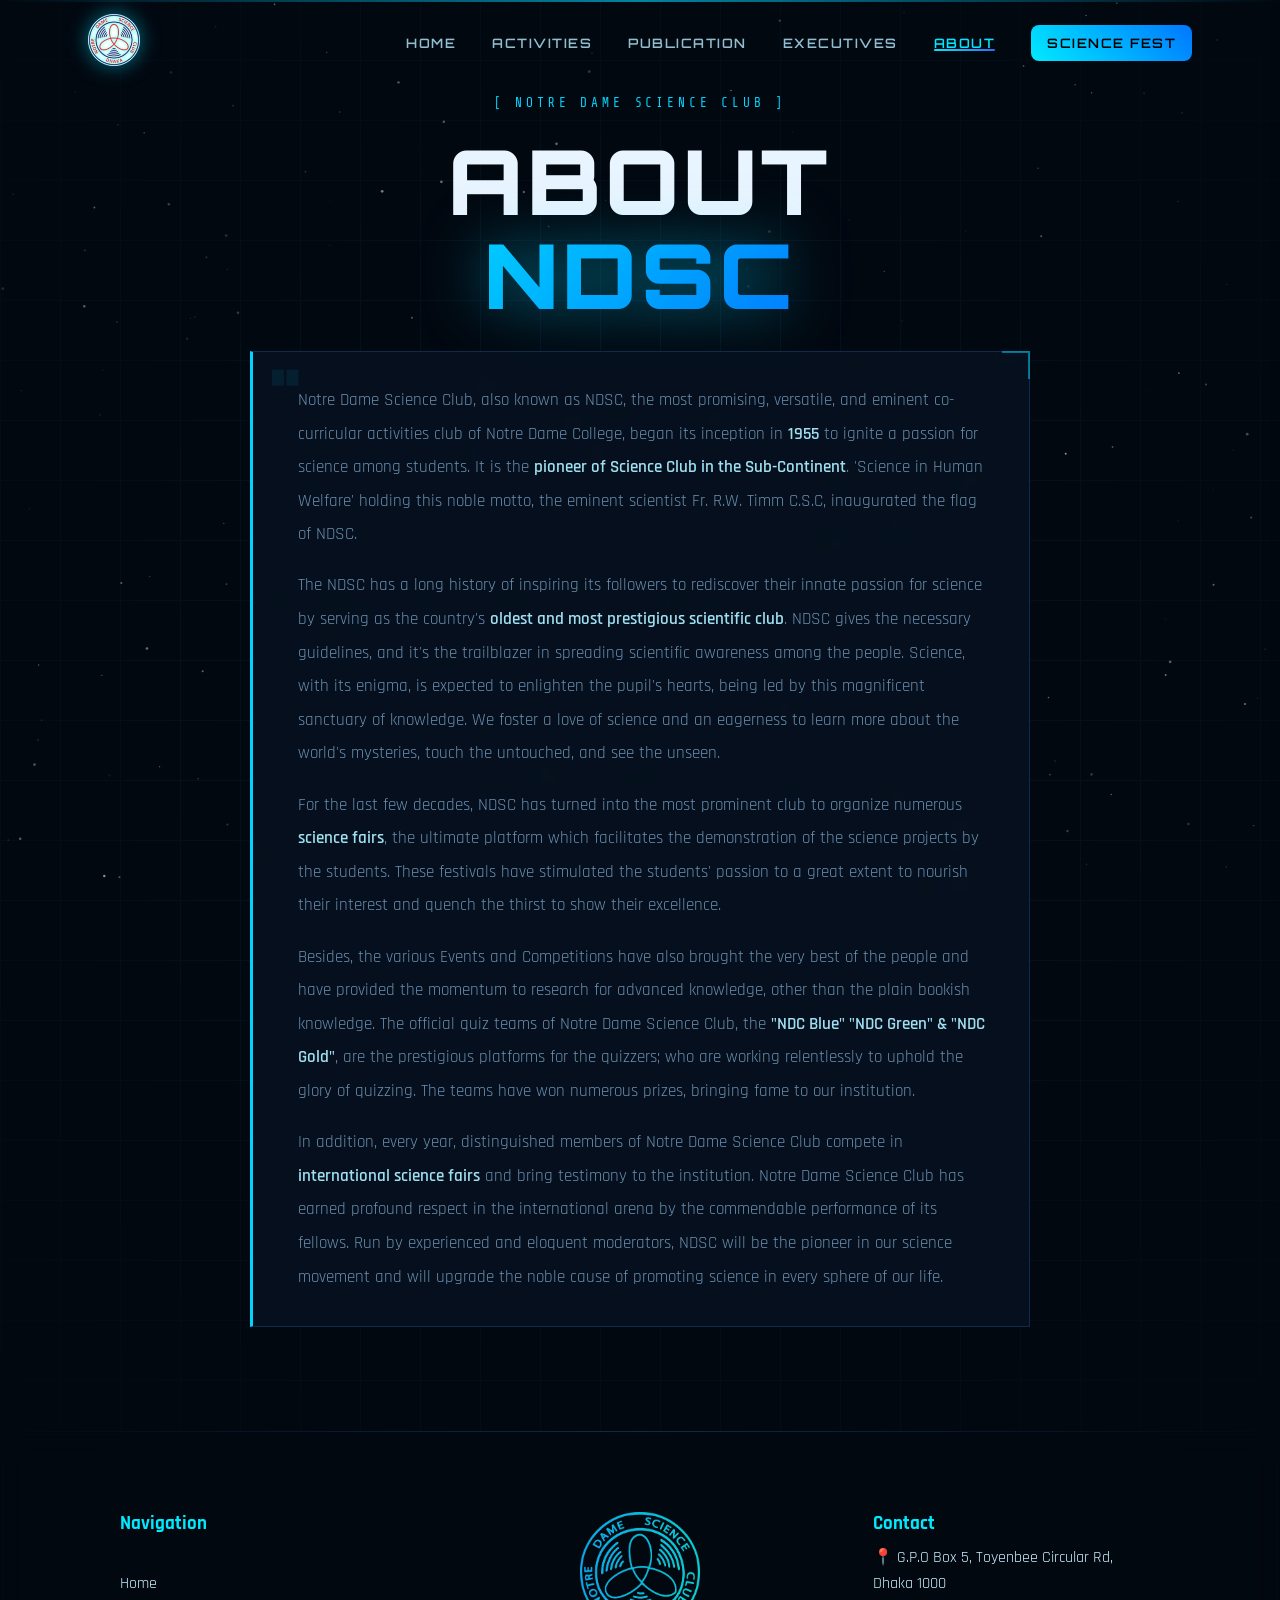
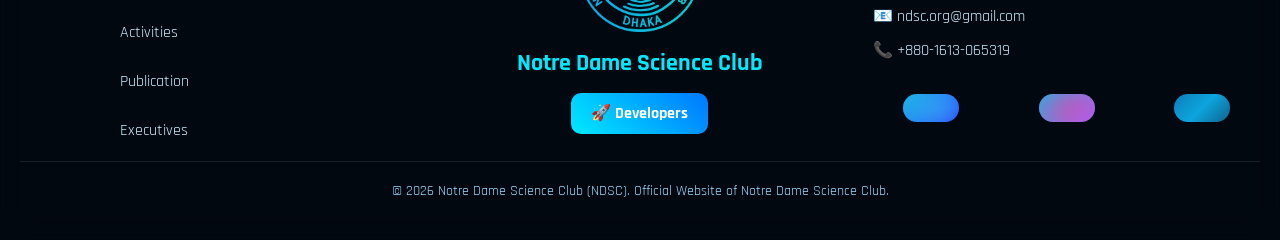
==== commit 3da02591: "updated about page" ====
--- a/about.html
+++ b/about.html
@@ -71,8 +71,6 @@
       100% { transform: translateY(-10vh) scale(1.5); opacity: 0; }
     }
 
-    /* ── NAV ── */
-    
     /* ── HERO ── */
     .hero {
       position: relative; z-index: 1;
@@ -121,7 +119,7 @@
       font-weight: 900;
       line-height: 1.05;
       letter-spacing: 0.04em;
-      margin-bottom: 1rem;
+      margin-bottom: 1.8rem;
       opacity: 0;
       animation: fadeUp 0.8s 0.5s forwards;
     }
@@ -134,15 +132,67 @@
       -webkit-text-fill-color: transparent;
       filter: drop-shadow(0 0 30px var(--glow));
     }
+
+    /* ── HERO SUBTITLE — styled description block ── */
     .hero-subtitle {
-      max-width: 620px;
-      font-size: 1.15rem; font-weight: 400;
+      max-width: 780px;
+      font-size: 1.05rem;
+      font-weight: 400;
       color: var(--muted);
-      line-height: 1.7;
+      line-height: 2;
       margin-bottom: 2.5rem;
       opacity: 0;
       animation: fadeUp 0.8s 0.7s forwards;
-    }
+      text-align: left;
+      padding: 2rem 2.4rem 2rem 2.8rem;
+      background: rgba(10, 22, 40, 0.55);
+      border: 1px solid var(--border);
+      border-left: 3px solid var(--blue);
+      backdrop-filter: blur(8px);
+      -webkit-backdrop-filter: blur(8px);
+      position: relative;
+    }
+
+    /* decorative quote mark */
+    .hero-subtitle::before {
+      content: '"';
+      position: absolute;
+      top: 0.2rem; left: 1rem;
+      font-family: 'Orbitron', monospace;
+      font-size: 5rem;
+      font-weight: 900;
+      color: var(--blue);
+      opacity: 0.08;
+      line-height: 1;
+      pointer-events: none;
+      user-select: none;
+    }
+
+    /* top-right corner accent */
+    .hero-subtitle::after {
+      content: '';
+      position: absolute;
+      top: -1px; right: -1px;
+      width: 28px; height: 28px;
+      border-top: 2px solid var(--blue);
+      border-right: 2px solid var(--blue);
+      opacity: 0.5;
+    }
+
+    /* paragraph spacing inside the subtitle */
+    .hero-subtitle p {
+      margin-bottom: 1.1rem;
+    }
+    .hero-subtitle p:last-child {
+      margin-bottom: 0;
+    }
+
+    /* highlight key terms */
+    .hero-subtitle strong {
+      color: #9edff0;
+      font-weight: 600;
+    }
+
     .hero-badge {
       display: inline-flex; align-items: center; gap: 0.6rem;
       padding: 0.6rem 1.4rem;
@@ -195,26 +245,6 @@
       max-width: 1100px;
       margin: 0 auto;
     }
-    .section-label {
-      font-family: 'Share Tech Mono', monospace;
-      font-size: 0.75rem; letter-spacing: 0.35em;
-      color: var(--blue); text-transform: uppercase;
-      margin-bottom: 0.75rem;
-      display: flex; align-items: center; gap: 0.75rem;
-    }
-    .section-label::before {
-      content: '';
-      display: inline-block; width: 30px; height: 1px;
-      background: var(--blue);
-    }
-    .section-title {
-      font-family: 'Orbitron', monospace;
-      font-size: clamp(1.8rem, 4vw, 3rem);
-      font-weight: 700;
-      letter-spacing: 0.03em;
-      line-height: 1.15;
-      margin-bottom: 1rem;
-    }
 
     /* ── REVEAL ANIMATION ── */
     .reveal {
@@ -226,11 +256,6 @@
       opacity: 1;
       transform: translateY(0);
     }
-    .reveal-delay-1 { transition-delay: 0.1s; }
-    .reveal-delay-2 { transition-delay: 0.2s; }
-    .reveal-delay-3 { transition-delay: 0.3s; }
-    .reveal-delay-4 { transition-delay: 0.4s; }
-    .reveal-delay-5 { transition-delay: 0.5s; }
 
     /* ── DIVIDER ── */
     .divider {
@@ -239,343 +264,6 @@
       margin: 0;
     }
 
-    /* ── HISTORY SECTION ── */
-    .history-section { background: var(--bg); }
-    .history-inner {
-      display: grid;
-      grid-template-columns: 1fr 1fr;
-      gap: 5rem;
-      align-items: center;
-    }
-    .history-text p {
-      font-size: 1.05rem; color: var(--muted);
-      line-height: 1.85; margin-bottom: 1.2rem;
-      font-weight: 400;
-    }
-    .history-text p strong { color: var(--white); font-weight: 600; }
-    .history-stats {
-      display: grid; grid-template-columns: 1fr 1fr;
-      gap: 1.5rem; margin-top: 2rem;
-    }
-    .stat-card {
-      border: 1px solid var(--border);
-      background: var(--card);
-      padding: 1.5rem;
-      position: relative;
-      overflow: hidden;
-      transition: border-color 0.3s, transform 0.3s;
-    }
-    .stat-card::before {
-      content: '';
-      position: absolute; top: 0; left: 0; right: 0;
-      height: 2px;
-      background: linear-gradient(90deg, var(--blue2), var(--blue));
-      transform: scaleX(0); transition: transform 0.4s;
-    }
-    .stat-card:hover { border-color: var(--blue); transform: translateY(-3px); }
-    .stat-card:hover::before { transform: scaleX(1); }
-    .stat-num {
-      font-family: 'Orbitron', monospace;
-      font-size: 2.2rem; font-weight: 900;
-      color: var(--blue);
-      line-height: 1;
-      filter: drop-shadow(0 0 10px var(--glow));
-    }
-    .stat-label {
-      font-size: 0.85rem; color: var(--muted);
-      letter-spacing: 0.05em; margin-top: 0.4rem;
-      font-family: 'Share Tech Mono', monospace;
-    }
-    .history-visual {
-      position: relative;
-    }
-    .timeline {
-      position: relative;
-      padding-left: 2rem;
-    }
-    .timeline::before {
-      content: '';
-      position: absolute; left: 0; top: 0; bottom: 0;
-      width: 1px;
-      background: linear-gradient(180deg, var(--blue), transparent);
-    }
-    .timeline-item {
-      position: relative;
-      margin-bottom: 2.5rem;
-    }
-    .timeline-item::before {
-      content: '';
-      position: absolute; left: -2rem; top: 0.3rem;
-      width: 9px; height: 9px; border-radius: 50%;
-      background: var(--blue);
-      box-shadow: 0 0 12px var(--glow);
-      transform: translateX(-4px);
-    }
-    .timeline-year {
-      font-family: 'Orbitron', monospace;
-      font-size: 0.8rem; font-weight: 700;
-      color: var(--blue); letter-spacing: 0.15em;
-      margin-bottom: 0.3rem;
-    }
-    .timeline-event {
-      font-size: 1rem; font-weight: 600; color: var(--white);
-      margin-bottom: 0.25rem;
-    }
-    .timeline-desc {
-      font-size: 0.9rem; color: var(--muted); line-height: 1.6;
-    }
-
-    /* ── MOTTO SECTION ── */
-    .motto-section {
-      background: var(--bg2);
-      text-align: center;
-      padding: 8rem 2rem;
-    }
-    .motto-section .container { max-width: 800px; }
-    .motto-ring {
-      width: 160px; height: 160px;
-      border-radius: 50%;
-      border: 2px solid var(--border);
-      margin: 0 auto 3rem;
-      position: relative;
-      display: flex; align-items: center; justify-content: center;
-    }
-    .motto-ring::before {
-      content: '';
-      position: absolute; inset: -8px;
-      border-radius: 50%;
-      border: 1px solid var(--blue);
-      opacity: 0.4;
-      animation: ringRotate 8s linear infinite;
-    }
-    .motto-ring::after {
-      content: '';
-      position: absolute; inset: -16px;
-      border-radius: 50%;
-      border: 1px dashed var(--blue2);
-      opacity: 0.2;
-      animation: ringRotate 14s linear infinite reverse;
-    }
-    @keyframes ringRotate {
-      from { transform: rotate(0deg); }
-      to   { transform: rotate(360deg); }
-    }
-    .motto-ring img { width: 80px; height: 80px; object-fit: contain; }
-    .motto-quote {
-      font-family: 'Orbitron', monospace;
-      font-size: clamp(1.6rem, 4vw, 2.6rem);
-      font-weight: 700;
-      color: var(--white);
-      letter-spacing: 0.04em;
-      line-height: 1.3;
-      margin-bottom: 1.5rem;
-      position: relative;
-    }
-    .motto-quote .highlight {
-      color: var(--blue);
-      filter: drop-shadow(0 0 20px var(--glow));
-    }
-    .motto-desc {
-      font-size: 1.05rem; color: var(--muted);
-      line-height: 1.8; max-width: 600px; margin: 0 auto;
-    }
-
-    /* ── MISSION / VISION ── */
-    .mv-section { background: var(--bg); }
-    .mv-grid {
-      display: grid;
-      grid-template-columns: 1fr 1fr;
-      gap: 2rem;
-    }
-    .mv-card {
-      border: 1px solid var(--border);
-      background: var(--card);
-      padding: 2.5rem;
-      position: relative;
-      overflow: hidden;
-      transition: border-color 0.3s, transform 0.3s;
-    }
-    .mv-card::after {
-      content: '';
-      position: absolute; bottom: 0; left: 0; right: 0;
-      height: 3px;
-      background: linear-gradient(90deg, var(--blue2), var(--blue), var(--blue2));
-      background-size: 200% 100%;
-      animation: shimmer 3s linear infinite;
-      opacity: 0;
-      transition: opacity 0.3s;
-    }
-    .mv-card:hover { border-color: #00d4ff40; transform: translateY(-4px); }
-    .mv-card:hover::after { opacity: 1; }
-    @keyframes shimmer {
-      0%   { background-position: 200% 0; }
-      100% { background-position: -200% 0; }
-    }
-    .mv-icon {
-      font-size: 2.5rem; margin-bottom: 1.2rem;
-      filter: drop-shadow(0 0 8px var(--glow));
-    }
-    .mv-card-title {
-      font-family: 'Orbitron', monospace;
-      font-size: 1.2rem; font-weight: 700;
-      color: var(--blue); letter-spacing: 0.06em;
-      margin-bottom: 1rem;
-    }
-    .mv-card p {
-      font-size: 1rem; color: var(--muted);
-      line-height: 1.8;
-    }
-    .mv-card ul {
-      list-style: none; margin-top: 0.8rem;
-    }
-    .mv-card ul li {
-      font-size: 0.95rem; color: var(--muted);
-      padding: 0.4rem 0 0.4rem 1.5rem;
-      position: relative; line-height: 1.6;
-    }
-    .mv-card ul li::before {
-      content: '›';
-      position: absolute; left: 0;
-      color: var(--blue); font-size: 1.1rem; font-weight: 700;
-    }
-
-    /* ── IDEOLOGY SECTION ── */
-    .ideology-section { background: var(--bg2); }
-    .ideology-intro {
-      max-width: 680px;
-      font-size: 1.05rem; color: var(--muted); line-height: 1.8;
-      margin-bottom: 3.5rem;
-    }
-    .ideology-grid {
-      display: grid;
-      grid-template-columns: repeat(3, 1fr);
-      gap: 1.5rem;
-    }
-    .ideology-card {
-      border: 1px solid var(--border);
-      background: #060f1ecc;
-      padding: 2rem 1.5rem;
-      position: relative;
-      overflow: hidden;
-      transition: border-color 0.35s, transform 0.35s;
-      cursor: default;
-    }
-    .ideology-card:hover { border-color: var(--blue); transform: translateY(-6px); }
-    .ideology-card-glow {
-      position: absolute; top: -60px; left: 50%;
-      transform: translateX(-50%);
-      width: 120px; height: 120px; border-radius: 50%;
-      background: var(--glow);
-      opacity: 0;
-      transition: opacity 0.4s;
-      filter: blur(30px);
-      pointer-events: none;
-    }
-    .ideology-card:hover .ideology-card-glow { opacity: 0.35; }
-    .ideology-num {
-      font-family: 'Orbitron', monospace;
-      font-size: 2.8rem; font-weight: 900;
-      color: #00d4ff12;
-      position: absolute; top: 1rem; right: 1.2rem;
-      line-height: 1;
-      letter-spacing: -0.02em;
-    }
-    .ideology-icon { font-size: 2rem; margin-bottom: 1rem; }
-    .ideology-card-title {
-      font-family: 'Rajdhani', sans-serif;
-      font-size: 1.1rem; font-weight: 700;
-      color: var(--white); margin-bottom: 0.6rem;
-      letter-spacing: 0.04em;
-    }
-    .ideology-card p {
-      font-size: 0.9rem; color: var(--muted); line-height: 1.7;
-    }
-
-    /* ── DEPARTMENTS ── */
-    .dept-section { background: var(--bg); }
-    .dept-intro {
-      max-width: 600px;
-      font-size: 1.05rem; color: var(--muted); line-height: 1.8;
-      margin-bottom: 3.5rem;
-    }
-    .dept-grid {
-      display: grid;
-      grid-template-columns: repeat(5, 1fr);
-      gap: 1.2rem;
-    }
-    .dept-card {
-      border: 1px solid var(--border);
-      background: var(--card);
-      padding: 2rem 1rem;
-      text-align: center;
-      position: relative;
-      overflow: hidden;
-      transition: border-color 0.3s, transform 0.3s;
-    }
-    .dept-card::before {
-      content: '';
-      position: absolute; inset: 0;
-      background: linear-gradient(180deg, #00d4ff08 0%, transparent 100%);
-      opacity: 0; transition: opacity 0.3s;
-    }
-    .dept-card:hover { border-color: var(--blue); transform: translateY(-5px); }
-    .dept-card:hover::before { opacity: 1; }
-    .dept-icon {
-      width: 56px; height: 56px;
-      object-fit: contain;
-      margin: 0 auto 1rem;
-      filter: drop-shadow(0 0 6px var(--glow));
-      transition: filter 0.3s;
-    }
-    .dept-card:hover .dept-icon {
-      filter: drop-shadow(0 0 14px var(--glow));
-    }
-    .dept-name {
-      font-family: 'Orbitron', monospace;
-      font-size: 0.7rem; font-weight: 700;
-      letter-spacing: 0.12em; color: var(--blue);
-      text-transform: uppercase;
-    }
-
-    /* ── GOALS SECTION ── */
-    .goals-section { background: var(--bg2); }
-    .goals-list {
-      display: flex; flex-direction: column; gap: 1.2rem;
-      margin-top: 1rem;
-    }
-    .goal-item {
-      display: flex; align-items: flex-start; gap: 1.5rem;
-      border: 1px solid var(--border);
-      background: var(--card);
-      padding: 1.8rem 2rem;
-      transition: border-color 0.3s, transform 0.3s;
-      position: relative; overflow: hidden;
-    }
-    .goal-item:hover { border-color: var(--blue); transform: translateX(6px); }
-    .goal-item::before {
-      content: '';
-      position: absolute; left: 0; top: 0; bottom: 0;
-      width: 3px;
-      background: linear-gradient(180deg, var(--blue), var(--blue2));
-      transform: scaleY(0); transition: transform 0.3s;
-    }
-    .goal-item:hover::before { transform: scaleY(1); }
-    .goal-num {
-      font-family: 'Orbitron', monospace;
-      font-size: 1.4rem; font-weight: 900;
-      color: var(--blue); opacity: 0.5;
-      min-width: 2.5rem; line-height: 1.3;
-    }
-    .goal-title {
-      font-family: 'Rajdhani', sans-serif;
-      font-size: 1.1rem; font-weight: 700;
-      color: var(--white); margin-bottom: 0.4rem;
-      letter-spacing: 0.03em;
-    }
-    .goal-desc {
-      font-size: 0.95rem; color: var(--muted); line-height: 1.7;
-    }
-
     /* ── ANIMATIONS ── */
     @keyframes fadeUp {
       from { opacity: 0; transform: translateY(30px); }
@@ -587,19 +275,8 @@
     }
 
     /* ── RESPONSIVE ── */
-    @media (max-width: 900px) {
-      .history-inner { grid-template-columns: 1fr; gap: 3rem; }
-      .mv-grid        { grid-template-columns: 1fr; }
-      .ideology-grid  { grid-template-columns: 1fr 1fr; }
-      .dept-grid      { grid-template-columns: repeat(3, 1fr); }
-      nav { padding: 1rem 1.5rem; }
-      .nav-links { gap: 1.2rem; }
-    }
     @media (max-width: 600px) {
-      .ideology-grid { grid-template-columns: 1fr; }
-      .dept-grid     { grid-template-columns: repeat(2, 1fr); }
-      .history-stats { grid-template-columns: 1fr 1fr; }
-      .nav-links { display: none; }
+      .hero-subtitle { padding: 1.5rem 1.4rem 1.5rem 1.8rem; font-size: 0.98rem; }
     }
   </style>
 </head>
@@ -622,306 +299,22 @@
     <span class="line1">ABOUT</span>
     <span class="line2">NDSC</span>
   </h1>
-  <p class="hero-subtitle">
-    Founded in 1955, Notre Dame Science Club stands as the first college-level
-    science club in the Indian Subcontinent — a legacy of curiosity, innovation,
-    and scientific excellence spanning over 70 years.
-  </p>
-  <div class="hero-badge">
-    <div class="dot"></div>
-    EST. 1955 · SCIENCE IN HUMAN WELFARE
-  </div>
-
-  <div class="hero-scroll-indicator">
-    <span>SCROLL</span>
-    <div class="scroll-line"></div>
+
+  <div class="hero-subtitle">
+    <p>Notre Dame Science Club, also known as NDSC, the most promising, versatile, and eminent co-curricular activities club of Notre Dame College, began its inception in <strong>1955</strong> to ignite a passion for science among students. It is the <strong>pioneer of Science Club in the Sub-Continent</strong>. 'Science in Human Welfare' holding this noble motto, the eminent scientist Fr. R.W. Timm C.S.C, inaugurated the flag of NDSC.</p>
+
+    <p>The NDSC has a long history of inspiring its followers to rediscover their innate passion for science by serving as the country's <strong>oldest and most prestigious scientific club</strong>. NDSC gives the necessary guidelines, and it's the trailblazer in spreading scientific awareness among the people. Science, with its enigma, is expected to enlighten the pupil's hearts, being led by this magnificent sanctuary of knowledge. We foster a love of science and an eagerness to learn more about the world's mysteries, touch the untouched, and see the unseen.</p>
+
+    <p>For the last few decades, NDSC has turned into the most prominent club to organize numerous <strong>science fairs</strong>, the ultimate platform which facilitates the demonstration of the science projects by the students. These festivals have stimulated the students' passion to a great extent to nourish their interest and quench the thirst to show their excellence.</p>
+
+    <p>Besides, the various Events and Competitions have also brought the very best of the people and have provided the momentum to research for advanced knowledge, other than the plain bookish knowledge. The official quiz teams of Notre Dame Science Club, the <strong>"NDC Blue" "NDC Green" &amp; "NDC Gold"</strong>, are the prestigious platforms for the quizzers; who are working relentlessly to uphold the glory of quizzing. The teams have won numerous prizes, bringing fame to our institution.</p>
+
+    <p>In addition, every year, distinguished members of Notre Dame Science Club compete in <strong>international science fairs</strong> and bring testimony to the institution. Notre Dame Science Club has earned profound respect in the international arena by the commendable performance of its fellows. Run by experienced and eloquent moderators, NDSC will be the pioneer in our science movement and will upgrade the noble cause of promoting science in every sphere of our life.</p>
   </div>
 </section>
 
 <div class="divider"></div>
 
-<!-- ──────────── HISTORY ──────────── -->
-<section class="history-section">
-  <div class="container">
-    <div class="history-inner">
-
-      <div class="history-text">
-        <p class="section-label reveal">01 / HISTORY</p>
-        <h2 class="section-title reveal reveal-delay-1">A Legacy Born<br/><span style="color:var(--blue)">in 1955</span></h2>
-        <p class="reveal reveal-delay-2">
-          Notre Dame Science Club was established in <strong>1955</strong> within the walls of Notre Dame College, Dhaka — making it the <strong>first college-level science club in the Indian Subcontinent</strong>. What began as a small gathering of curious minds has grown into one of the most respected scientific communities in Bangladesh.
-        </p>
-        <p class="reveal reveal-delay-3">
-          For over <strong>seven decades</strong>, NDSC has nurtured generations of scientists, engineers, doctors, and innovators. With a proud motto of <em>"Science in Human Welfare,"</em> the club has remained committed to advancing scientific thought and cultivating intellectual growth among the youth of Bangladesh.
-        </p>
-        <p class="reveal reveal-delay-4">
-          From its humble beginnings, NDSC has evolved into a nationally recognized institution that hosts olympiads, research wings, science festivals, and international-level competitions — shaping Bangladesh's scientific future one student at a time.
-        </p>
-
-        <div class="history-stats reveal reveal-delay-5">
-          <div class="stat-card">
-            <div class="stat-num" data-target="70">0</div>
-            <div class="stat-label">YEARS OF LEGACY</div>
-          </div>
-          <div class="stat-card">
-            <div class="stat-num" data-target="1">0</div>
-            <div class="stat-label">1ST IN SUBCONTINENT</div>
-          </div>
-          <div class="stat-card">
-            <div class="stat-num" data-target="5">0</div>
-            <div class="stat-label">DEPARTMENTS</div>
-          </div>
-          <div class="stat-card">
-            <div class="stat-num" data-target="1000">0</div>
-            <div class="stat-label">MEMBERS+</div>
-          </div>
-        </div>
-      </div>
-
-      <div class="history-visual reveal reveal-delay-2">
-        <div class="timeline">
-          <div class="timeline-item">
-            <div class="timeline-year">1955</div>
-            <div class="timeline-event">Foundation</div>
-            <div class="timeline-desc">NDSC is established at Notre Dame College, Dhaka — the first college-level science club in the Indian Subcontinent.</div>
-          </div>
-          <div class="timeline-item">
-            <div class="timeline-year">1970s</div>
-            <div class="timeline-event">Growth & Expansion</div>
-            <div class="timeline-desc">The club begins hosting inter-college competitions and expands its reach across Bangladesh.</div>
-          </div>
-          <div class="timeline-item">
-            <div class="timeline-year">1990s</div>
-            <div class="timeline-event">Science Olympiads Era</div>
-            <div class="timeline-desc">NDSC becomes a pioneering force in the Bangladesh Science Olympiad movement, sending representatives to international events.</div>
-          </div>
-          <div class="timeline-item">
-            <div class="timeline-year">2000s</div>
-            <div class="timeline-event">Notre Dame Science Festival</div>
-            <div class="timeline-desc">Launch of the annual Notre Dame Science Festival — now one of the biggest science events in Bangladesh.</div>
-          </div>
-          <div class="timeline-item">
-            <div class="timeline-year">2025</div>
-            <div class="timeline-event">70th Anniversary</div>
-            <div class="timeline-desc">NDSC celebrates 70 glorious years of science, innovation, and human welfare with grand national celebrations.</div>
-          </div>
-        </div>
-      </div>
-
-    </div>
-  </div>
-</section>
-
-<div class="divider"></div>
-
-<!-- ──────────── MOTTO ──────────── -->
-<section class="motto-section">
-  <div class="container">
-    <div class="motto-ring reveal">
-      <img src="images/cropped-logo.png" alt="NDSC Logo"/>
-    </div>
-    <p class="section-label reveal" style="justify-content:center;">
-      OUR GUIDING PRINCIPLE
-    </p>
-    <h2 class="motto-quote reveal reveal-delay-1">
-      "Science in<br/><span class="highlight">Human Welfare"</span>
-    </h2>
-    <p class="motto-desc reveal reveal-delay-2">
-      Since 1955, this timeless motto has guided every initiative, event, and member of Notre Dame Science Club. We believe that science is not merely an academic pursuit — it is a tool for uplifting humanity, solving real-world problems, and building a better tomorrow. Every experiment, every competition, every discovery at NDSC is made in the spirit of serving the greater good.
-    </p>
-  </div>
-</section>
-
-<div class="divider"></div>
-
-<!-- ──────────── MISSION / VISION ──────────── -->
-<section class="mv-section">
-  <div class="container">
-    <p class="section-label reveal">02 / MISSION & VISION</p>
-    <h2 class="section-title reveal reveal-delay-1">Where We Stand &<br/><span style="color:var(--blue)">Where We're Going</span></h2>
-    <br/>
-    <div class="mv-grid">
-      <div class="mv-card reveal reveal-delay-2">
-        <div class="mv-icon">🎯</div>
-        <div class="mv-card-title">OUR MISSION</div>
-        <p>Notre Dame Science Club is dedicated to inspiring scientific curiosity and nurturing the next generation of innovators, researchers, and leaders in Bangladesh.</p>
-        <ul>
-          <li>Promote science literacy and critical thinking among students</li>
-          <li>Organize olympiads, workshops, and research activities</li>
-          <li>Bridge the gap between academic science and real-world application</li>
-          <li>Foster a culture of inquiry, collaboration, and innovation</li>
-        </ul>
-      </div>
-      <div class="mv-card reveal reveal-delay-3">
-        <div class="mv-icon">🔭</div>
-        <div class="mv-card-title">OUR VISION</div>
-        <p>We envision a Bangladesh where science is a cornerstone of human progress — where every young mind has the opportunity to explore, discover, and contribute to the world.</p>
-        <ul>
-          <li>Become a nationally leading platform for youth scientific excellence</li>
-          <li>Represent Bangladesh on international scientific stages</li>
-          <li>Build a lifelong community of science advocates and professionals</li>
-          <li>Use science as a force for social good and sustainable development</li>
-        </ul>
-      </div>
-    </div>
-  </div>
-</section>
-
-<div class="divider"></div>
-
-<!-- ──────────── IDEOLOGY ──────────── -->
-<section class="ideology-section">
-  <div class="container">
-    <p class="section-label reveal">03 / IDEOLOGY</p>
-    <h2 class="section-title reveal reveal-delay-1">Core <span style="color:var(--blue)">Principles</span></h2>
-    <p class="ideology-intro reveal reveal-delay-2">
-      NDSC is built on a set of deep-rooted values that shape how we think, collaborate, and grow. These principles are not just guidelines — they are the DNA of our club culture.
-    </p>
-    <div class="ideology-grid">
-      <div class="ideology-card reveal reveal-delay-1">
-        <div class="ideology-card-glow"></div>
-        <div class="ideology-num">01</div>
-        <div class="ideology-icon">🔬</div>
-        <div class="ideology-card-title">Scientific Curiosity</div>
-        <p>We cultivate an insatiable desire to question, explore, and understand the world around us. Curiosity is the engine that drives all scientific progress.</p>
-      </div>
-      <div class="ideology-card reveal reveal-delay-2">
-        <div class="ideology-card-glow"></div>
-        <div class="ideology-num">02</div>
-        <div class="ideology-icon">🤝</div>
-        <div class="ideology-card-title">Collaborative Spirit</div>
-        <p>Science thrives in community. We believe in the power of teamwork, open exchange of ideas, and building each other up toward shared goals.</p>
-      </div>
-      <div class="ideology-card reveal reveal-delay-3">
-        <div class="ideology-card-glow"></div>
-        <div class="ideology-num">03</div>
-        <div class="ideology-icon">⚖️</div>
-        <div class="ideology-card-title">Ethical Integrity</div>
-        <p>Every pursuit of knowledge must be grounded in honesty and ethics. We uphold the highest standards of scientific integrity and academic responsibility.</p>
-      </div>
-      <div class="ideology-card reveal reveal-delay-1">
-        <div class="ideology-card-glow"></div>
-        <div class="ideology-num">04</div>
-        <div class="ideology-icon">🌍</div>
-        <div class="ideology-card-title">Social Responsibility</div>
-        <p>Science must serve humanity. We are committed to applying scientific knowledge for the betterment of society, especially for underserved communities.</p>
-      </div>
-      <div class="ideology-card reveal reveal-delay-2">
-        <div class="ideology-card-glow"></div>
-        <div class="ideology-num">05</div>
-        <div class="ideology-icon">🚀</div>
-        <div class="ideology-card-title">Innovation & Excellence</div>
-        <p>We push boundaries and challenge conventional thinking. Excellence is not a destination — it is a continuous journey of improvement and discovery.</p>
-      </div>
-      <div class="ideology-card reveal reveal-delay-3">
-        <div class="ideology-card-glow"></div>
-        <div class="ideology-num">06</div>
-        <div class="ideology-icon">🌱</div>
-        <div class="ideology-card-title">Lifelong Learning</div>
-        <p>Education doesn't end in the classroom. NDSC fosters a culture where learning is a lifelong commitment — fueled by passion and a growth mindset.</p>
-      </div>
-    </div>
-  </div>
-</section>
-
-<div class="divider"></div>
-
-<!-- ──────────── GOALS ──────────── -->
-<section class="goals-section" style="background:var(--bg);">
-  <div class="container">
-    <p class="section-label reveal">04 / GOALS</p>
-    <h2 class="section-title reveal reveal-delay-1">What We<br/><span style="color:var(--blue)">Strive For</span></h2>
-    <br/>
-    <div class="goals-list">
-      <div class="goal-item reveal reveal-delay-1">
-        <div class="goal-num">01</div>
-        <div class="goal-content">
-          <div class="goal-title">Advance Scientific Education in Bangladesh</div>
-          <div class="goal-desc">Equip students with the knowledge, skills, and mindset needed to excel in science and contribute to Bangladesh's academic and technological advancement.</div>
-        </div>
-      </div>
-      <div class="goal-item reveal reveal-delay-2">
-        <div class="goal-num">02</div>
-        <div class="goal-content">
-          <div class="goal-title">Champion Science Olympiads & Competitions</div>
-          <div class="goal-desc">Prepare and support students to compete at national and international levels, representing Bangladesh with pride in Physics, Chemistry, Biology, and more.</div>
-        </div>
-      </div>
-      <div class="goal-item reveal reveal-delay-3">
-        <div class="goal-num">03</div>
-        <div class="goal-content">
-          <div class="goal-title">Build a Strong Research & Development Culture</div>
-          <div class="goal-desc">Through our dedicated R&D wing, we aim to develop the next generation of researchers who can solve Bangladesh's pressing scientific challenges.</div>
-        </div>
-      </div>
-      <div class="goal-item reveal reveal-delay-4">
-        <div class="goal-num">04</div>
-        <div class="goal-content">
-          <div class="goal-title">Create Meaningful Community Impact</div>
-          <div class="goal-desc">Apply science for social good — from environmental awareness campaigns to health education initiatives that make a tangible difference in people's lives.</div>
-        </div>
-      </div>
-      <div class="goal-item reveal reveal-delay-5">
-        <div class="goal-num">05</div>
-        <div class="goal-content">
-          <div class="goal-title">Grow a Global Network of Science Leaders</div>
-          <div class="goal-desc">Connect NDSC alumni and members with world-class mentors, institutions, and professionals to build a powerful global science community rooted in Bangladesh.</div>
-        </div>
-      </div>
-    </div>
-  </div>
-</section>
-
-<div class="divider"></div>
-
-<!-- ──────────── DEPARTMENTS ──────────── -->
-<section class="dept-section">
-  <div class="container">
-    <p class="section-label reveal">05 / DEPARTMENTS</p>
-    <h2 class="section-title reveal reveal-delay-1">Our <span style="color:var(--blue)">Departments</span></h2>
-    <p class="dept-intro reveal reveal-delay-2">
-      NDSC operates through five specialized departments, each playing a unique role in driving the club's mission forward — from organizing activities to managing publications and digital innovation.
-    </p>
-    <div class="dept-grid">
-      <div class="dept-card reveal reveal-delay-1">
-        <img src="images/admininstration-icon.png" alt="Administration" class="dept-icon"/>
-        <div class="dept-name">Administration</div>
-      </div>
-      <div class="dept-card reveal reveal-delay-2">
-        <img src="images/project.png" alt="Project" class="dept-icon"/>
-        <div class="dept-name">Project</div>
-      </div>
-      <div class="dept-card reveal reveal-delay-3">
-        <img src="images/publication.png" alt="Publication" class="dept-icon"/>
-        <div class="dept-name">Publication</div>
-      </div>
-      <div class="dept-card reveal reveal-delay-4">
-        <img src="images/ict.png" alt="ICT" class="dept-icon"/>
-        <div class="dept-name">ICT</div>
-      </div>
-      <div class="dept-card reveal reveal-delay-5">
-        <img src="images/lws.png" alt="LWS" class="dept-icon"/>
-        <div class="dept-name">LWS</div>
-      </div>
-    </div>
-  </div>
-</section>
-
-<div class="divider"></div>
-
-<!-- ──────────── CTA ──────────── -->
-<section class="cta-section">
-  <div class="container">
-    <p class="section-label reveal">READY TO JOIN?</p>
-    <h2 class="cta-title reveal reveal-delay-1">Be Part of the<br/><span style="color:var(--blue)">Legacy</span></h2>
-    <p class="cta-desc reveal reveal-delay-2">
-      Notre Dame Science Club is more than a club — it's a community of thinkers, dreamers, and doers. Join us and leave your mark on Bangladesh's scientific history.
-    </p>
-    <a href="index.html" class="cta-btn reveal reveal-delay-3">
-      <span>🚀 Explore NDSC</span>
-    </a>
-  </div>
-</section>
 
 <!-- ──────────── FOOTER ──────────── -->
   <footer class="space-footer">
@@ -934,47 +327,30 @@
         <a href="activities.html">Activities</a>
         <a href="publication.html">Publication</a>
         <a href="executives.html">Executives</a>
-        <!-- <a href="https://asf25.ndscbd.net/" target="_blank" class="btn fest-btn">
-            <span>Join Science Fest & 35th GKC</span>
-        </a> -->
-
       </div>
 
       <div class="footer-logo">
-
         <img src="images/logo-2.0.png" alt="Science Club Logo">
-
         <h2>Notre Dame Science Club</h2>
-
         <a href="developers.html" class="dev-btn">🚀 Developers</a>
-
       </div>
 
       <div class="footer-contact">
-
         <h3>Contact</h3>
-
         <p>📍 G.P.O Box 5, Toyenbee Circular Rd,<br>Dhaka 1000</p>
-
         <p>📧 ndsc.org@gmail.com</p>
-
         <p>📞 +880-1613-065319</p>
         <div class="social-buttons">
-          <a href="https://www.facebook.com/NDSCOfficial" target="_blank" class="btn facebook" >
-            <i class="fa fa-facebook fa-lg"></i>
-            <span></span>
+          <a href="https://www.facebook.com/NDSCOfficial" target="_blank" class="btn facebook">
+            <i class="fa fa-facebook fa-lg"></i><span></span>
           </a>
-          
           <a href="https://www.instagram.com/ndsc_official/" target="_blank" class="btn instagram">
-            <i class="fa fa-instagram fa-lg"></i>
-            <span></span>
+            <i class="fa fa-instagram fa-lg"></i><span></span>
           </a>
           <a href="https://www.linkedin.com/company/notre-dame-science-club/" target="_blank" class="btn linkedin">
-            <i class="fa fa-linkedin fa-lg"></i>
-            <span></span>
+            <i class="fa fa-linkedin fa-lg"></i><span></span>
           </a>
-</div>
-
+        </div>
       </div>
 
     </div>
@@ -1014,7 +390,7 @@
   }
   initStars();
 
-  function drawStars(ts) {
+  function drawStars() {
     ctx.clearRect(0, 0, canvas.width, canvas.height);
     stars.forEach(s => {
       s.twinkle += 0.015;
@@ -1023,7 +399,6 @@
       ctx.arc(s.x, s.y, s.r, 0, Math.PI * 2);
       ctx.fillStyle = `rgba(200, 230, 255, ${alpha})`;
       ctx.fill();
-      // subtle drift
       s.y -= s.speed * 0.05;
       if (s.y < 0) { s.y = canvas.height; s.x = Math.random() * canvas.width; }
     });
@@ -1055,29 +430,6 @@
     });
   }, { threshold: 0.12 });
   reveals.forEach(el => observer.observe(el));
-
-  // ── COUNT UP NUMBERS ──
-  function countUp(el, target, duration = 1800) {
-    let start = 0;
-    const step = target / (duration / 16);
-    const suffix = target === 1000 ? '+' : (target === 1 ? 'st' : '');
-    const timer = setInterval(() => {
-      start = Math.min(start + step, target);
-      el.textContent = Math.floor(start) + suffix;
-      if (start >= target) clearInterval(timer);
-    }, 16);
-  }
-
-  const statObserver = new IntersectionObserver((entries) => {
-    entries.forEach(e => {
-      if (e.isIntersecting) {
-        const nums = e.target.querySelectorAll('[data-target]');
-        nums.forEach(n => countUp(n, parseInt(n.dataset.target)));
-        statObserver.unobserve(e.target);
-      }
-    });
-  }, { threshold: 0.3 });
-  document.querySelectorAll('.history-stats').forEach(el => statObserver.observe(el));
 
   // ── GLOWING CURSOR TRAIL ──
   let trail = [];
--- a/css/footer.css
+++ b/css/footer.css
@@ -80,7 +80,7 @@
 }
 
 .footer-logo img{
-width:80px;
+width:120px;
 margin-bottom:10px;
 }
 
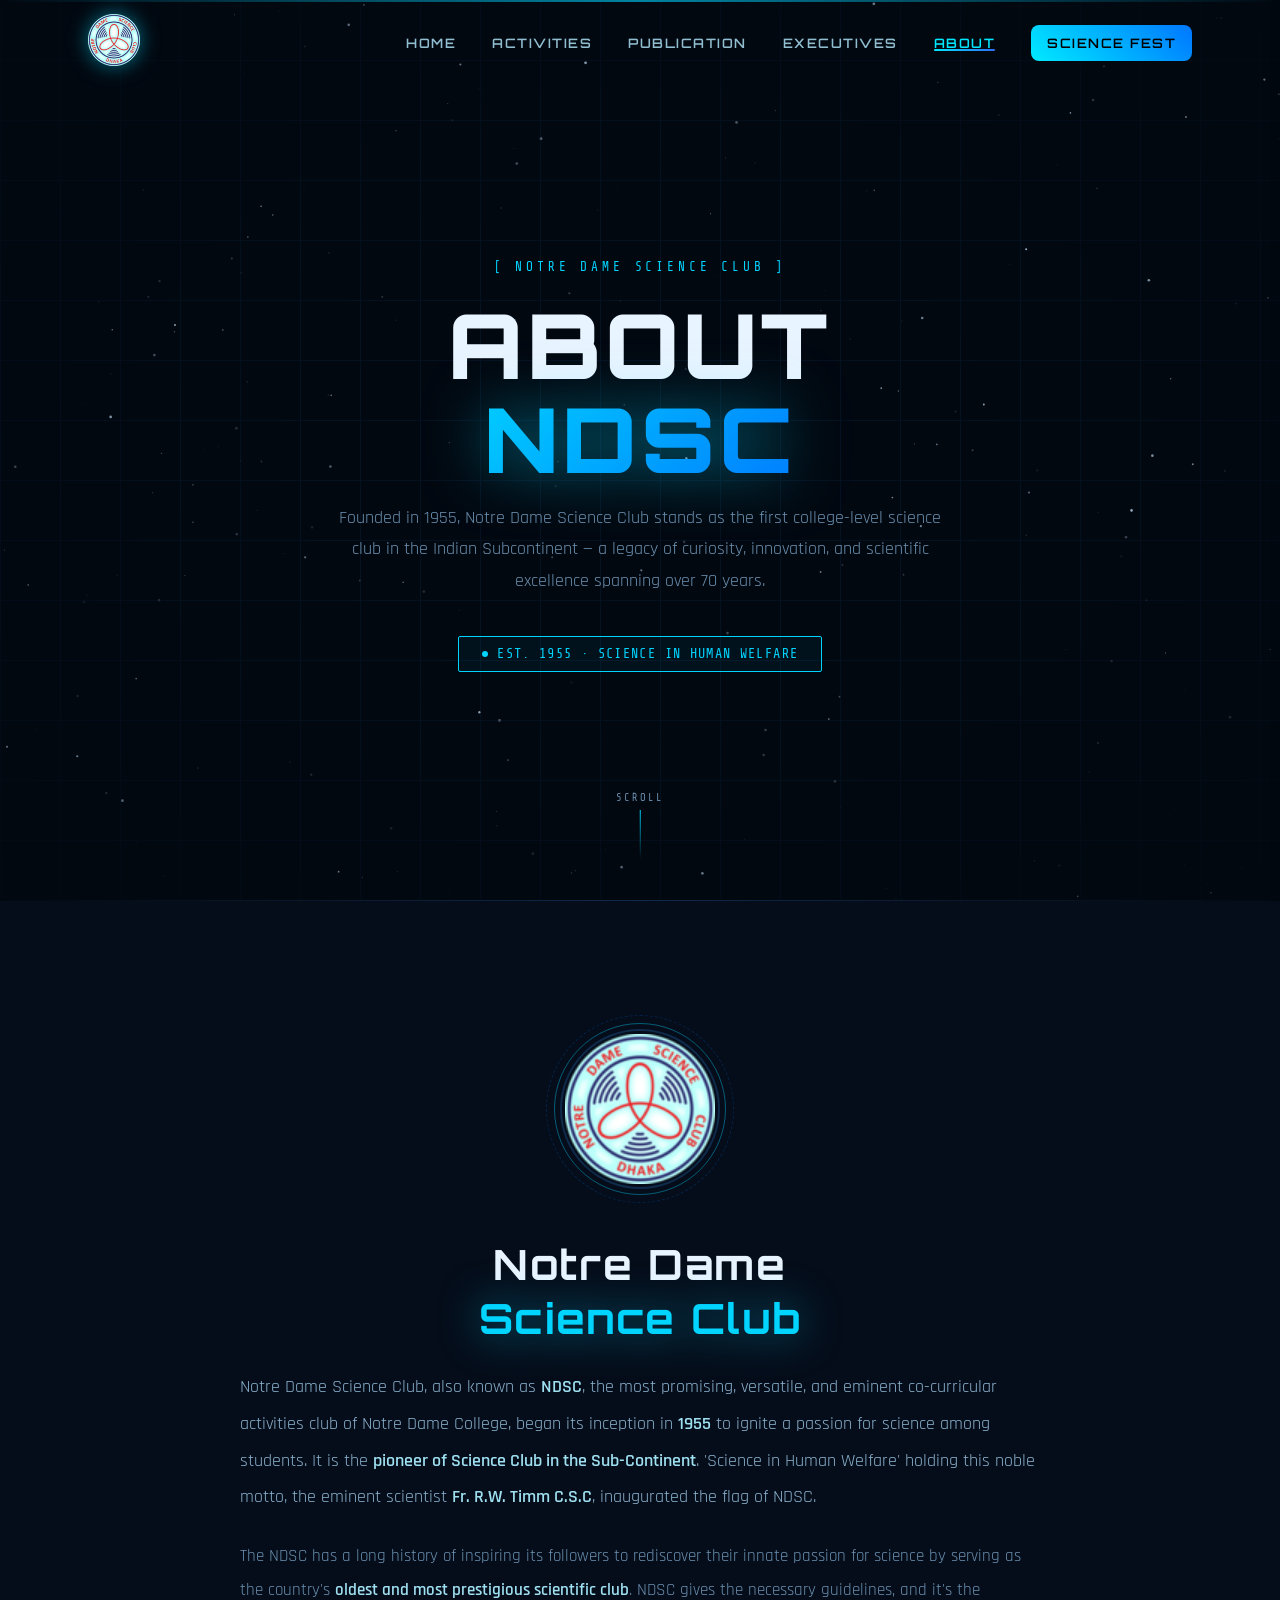
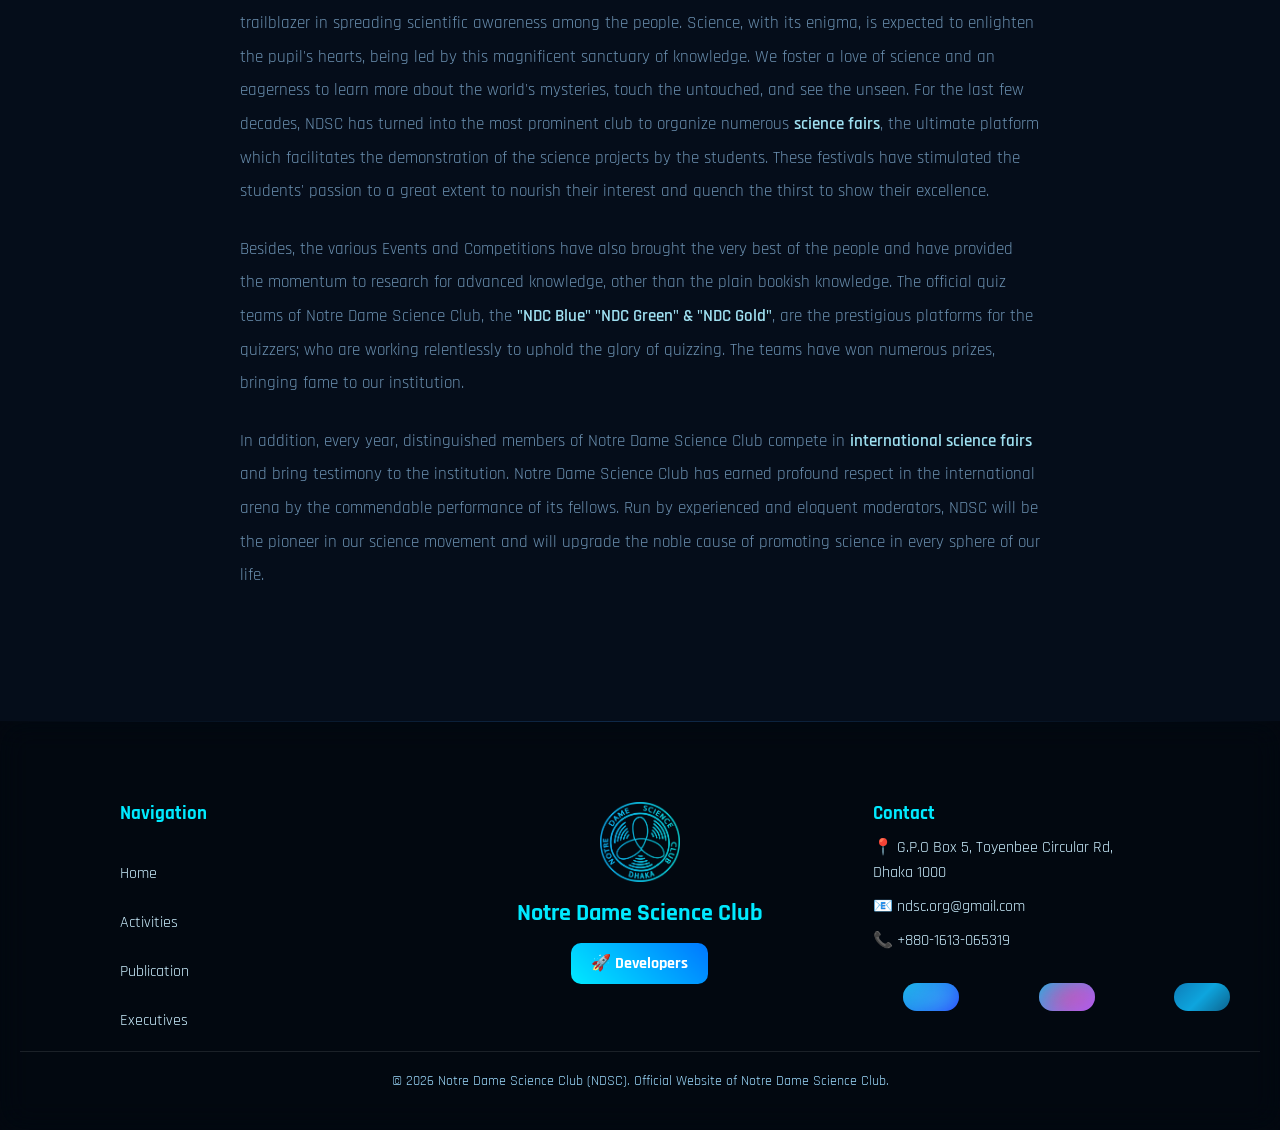
==== commit 14b18b99: "updated about page" ====
--- a/about.html
+++ b/about.html
@@ -25,45 +25,13 @@
     }
 
     *, *::before, *::after { margin: 0; padding: 0; box-sizing: border-box; }
-
     html { scroll-behavior: smooth; }
-
-    body {
-      background: var(--bg);
-      color: var(--white);
-      font-family: 'Rajdhani', sans-serif;
-      overflow-x: hidden;
-      cursor: default;
-    }
-
-    /* ── CANVAS STARS ── */
-    #starfield {
-      position: fixed;
-      top: 0; left: 0;
-      width: 100%; height: 100%;
-      z-index: 0;
-      pointer-events: none;
-    }
-
-    /* ── PARTICLE DUST ── */
-    .particles {
-      position: fixed;
-      top: 0; left: 0;
-      width: 100%; height: 100%;
-      z-index: 0;
-      pointer-events: none;
-      overflow: hidden;
-    }
-    .particle {
-      position: absolute;
-      width: 2px; height: 2px;
-      border-radius: 50%;
-      background: var(--blue);
-      opacity: 0;
-      animation: floatUp var(--dur) linear infinite;
-      animation-delay: var(--delay);
-      left: var(--x);
-    }
+    body { background: var(--bg); color: var(--white); font-family: 'Rajdhani', sans-serif; overflow-x: hidden; cursor: default; }
+
+    #starfield { position: fixed; top: 0; left: 0; width: 100%; height: 100%; z-index: 0; pointer-events: none; }
+
+    .particles { position: fixed; top: 0; left: 0; width: 100%; height: 100%; z-index: 0; pointer-events: none; overflow: hidden; }
+    .particle { position: absolute; width: 2px; height: 2px; border-radius: 50%; background: var(--blue); opacity: 0; animation: floatUp var(--dur) linear infinite; animation-delay: var(--delay); left: var(--x); }
     @keyframes floatUp {
       0%   { transform: translateY(100vh) scale(0); opacity: 0; }
       10%  { opacity: 0.6; }
@@ -71,306 +39,265 @@
       100% { transform: translateY(-10vh) scale(1.5); opacity: 0; }
     }
 
-    /* ── HERO ── */
-    .hero {
-      position: relative; z-index: 1;
-      min-height: 100vh;
-      display: flex; flex-direction: column;
-      align-items: center; justify-content: center;
-      text-align: center;
-      padding: 6rem 2rem 4rem;
-      overflow: hidden;
-    }
-    .hero-grid-overlay {
-      position: absolute; inset: 0;
-      background-image:
-        linear-gradient(var(--border) 1px, transparent 1px),
-        linear-gradient(90deg, var(--border) 1px, transparent 1px);
-      background-size: 60px 60px;
-      opacity: 0.3;
-      mask-image: radial-gradient(ellipse 80% 80% at 50% 50%, black 30%, transparent 100%);
-    }
-    .hero-scan {
-      position: absolute; top: 0; left: 0; right: 0;
-      height: 2px;
-      background: linear-gradient(90deg, transparent, var(--blue), transparent);
-      animation: scan 4s linear infinite;
-      opacity: 0.6;
-    }
-    @keyframes scan {
-      0%   { top: 0; }
-      100% { top: 100%; }
-    }
-    .hero-tag {
-      font-family: 'Share Tech Mono', monospace;
-      font-size: 0.8rem;
-      color: var(--blue);
-      letter-spacing: 0.3em;
-      text-transform: uppercase;
-      margin-bottom: 1.5rem;
-      opacity: 0;
-      animation: fadeUp 0.8s 0.3s forwards;
-    }
+    .hero { position: relative; z-index: 1; min-height: 100vh; display: flex; flex-direction: column; align-items: center; justify-content: center; text-align: center; padding: 6rem 2rem 4rem; overflow: hidden; }
+    .hero-grid-overlay { position: absolute; inset: 0; background-image: linear-gradient(var(--border) 1px, transparent 1px), linear-gradient(90deg, var(--border) 1px, transparent 1px); background-size: 60px 60px; opacity: 0.3; mask-image: radial-gradient(ellipse 80% 80% at 50% 50%, black 30%, transparent 100%); }
+    .hero-scan { position: absolute; top: 0; left: 0; right: 0; height: 2px; background: linear-gradient(90deg, transparent, var(--blue), transparent); animation: scan 4s linear infinite; opacity: 0.6; }
+    @keyframes scan { 0% { top: 0; } 100% { top: 100%; } }
+    .hero-tag { font-family: 'Share Tech Mono', monospace; font-size: 0.8rem; color: var(--blue); letter-spacing: 0.3em; text-transform: uppercase; margin-bottom: 1.5rem; opacity: 0; animation: fadeUp 0.8s 0.3s forwards; }
     .hero-tag::before { content: '[ '; }
     .hero-tag::after  { content: ' ]'; }
-    .hero-title {
-      font-family: 'Orbitron', monospace;
-      font-size: clamp(2.8rem, 7vw, 6rem);
-      font-weight: 900;
-      line-height: 1.05;
-      letter-spacing: 0.04em;
-      margin-bottom: 1.8rem;
-      opacity: 0;
-      animation: fadeUp 0.8s 0.5s forwards;
-    }
+    .hero-title { font-family: 'Orbitron', monospace; font-size: clamp(2.8rem, 7vw, 6rem); font-weight: 900; line-height: 1.05; letter-spacing: 0.04em; margin-bottom: 1rem; opacity: 0; animation: fadeUp 0.8s 0.5s forwards; }
     .hero-title .line1 { display: block; color: var(--white); }
-    .hero-title .line2 {
-      display: block;
-      background: linear-gradient(135deg, var(--blue) 0%, var(--blue2) 100%);
-      -webkit-background-clip: text;
-      background-clip: text;
-      -webkit-text-fill-color: transparent;
-      filter: drop-shadow(0 0 30px var(--glow));
-    }
-
-    /* ── HERO SUBTITLE — styled description block ── */
-    .hero-subtitle {
-      max-width: 780px;
+    .hero-title .line2 { display: block; background: linear-gradient(135deg, var(--blue) 0%, var(--blue2) 100%); -webkit-background-clip: text; background-clip: text; -webkit-text-fill-color: transparent; filter: drop-shadow(0 0 30px var(--glow)); }
+    .hero-subtitle { max-width: 620px; font-size: 1.15rem; font-weight: 400; color: var(--muted); line-height: 1.7; margin-bottom: 2.5rem; opacity: 0; animation: fadeUp 0.8s 0.7s forwards; }
+    .hero-badge { display: inline-flex; align-items: center; gap: 0.6rem; padding: 0.6rem 1.4rem; border: 1px solid var(--blue); border-radius: 2px; font-family: 'Share Tech Mono', monospace; font-size: 0.85rem; color: var(--blue); background: #00d4ff0d; letter-spacing: 0.1em; opacity: 0; animation: fadeUp 0.8s 0.9s forwards; }
+    .hero-badge .dot { width: 6px; height: 6px; border-radius: 50%; background: var(--blue); animation: pulse 1.5s infinite; }
+    @keyframes pulse { 0%,100% { opacity: 1; transform: scale(1); } 50% { opacity: 0.4; transform: scale(0.6); } }
+    .hero-scroll-indicator { position: absolute; bottom: 2.5rem; left: 50%; transform: translateX(-50%); display: flex; flex-direction: column; align-items: center; gap: 0.4rem; opacity: 0; animation: fadeIn 1s 1.5s forwards; }
+    .hero-scroll-indicator span { font-family: 'Share Tech Mono', monospace; font-size: 0.65rem; letter-spacing: 0.2em; color: var(--muted); }
+    .scroll-line { width: 1px; height: 50px; background: linear-gradient(180deg, var(--blue) 0%, transparent 100%); animation: scrollLine 2s ease-in-out infinite; }
+    @keyframes scrollLine { 0%,100% { opacity: 0.3; transform: scaleY(1); } 50% { opacity: 1; transform: scaleY(1.2); } }
+
+    section { position: relative; z-index: 1; padding: 6rem 2rem; }
+    .container { max-width: 1100px; margin: 0 auto; }
+    .section-label { font-family: 'Share Tech Mono', monospace; font-size: 0.75rem; letter-spacing: 0.35em; color: var(--blue); text-transform: uppercase; margin-bottom: 0.75rem; display: flex; align-items: center; gap: 0.75rem; }
+    .section-label::before { content: ''; display: inline-block; width: 30px; height: 1px; background: var(--blue); }
+    .section-title { font-family: 'Orbitron', monospace; font-size: clamp(1.8rem, 4vw, 3rem); font-weight: 700; letter-spacing: 0.03em; line-height: 1.15; margin-bottom: 1rem; }
+
+    .reveal { opacity: 0; transform: translateY(40px); transition: opacity 0.7s ease, transform 0.7s ease; }
+    .reveal.visible { opacity: 1; transform: translateY(0); }
+    .reveal-delay-1 { transition-delay: 0.1s; }
+    .reveal-delay-2 { transition-delay: 0.2s; }
+    .reveal-delay-3 { transition-delay: 0.3s; }
+    .reveal-delay-4 { transition-delay: 0.4s; }
+    .reveal-delay-5 { transition-delay: 0.5s; }
+
+    .divider { width: 100%; height: 1px; background: linear-gradient(90deg, transparent, var(--border), transparent); margin: 0; }
+
+    /* ── HISTORY ── */
+    .history-section { background: var(--bg); }
+    .history-inner { display: grid; grid-template-columns: 1fr 1fr; gap: 5rem; align-items: center; }
+    .history-text p { font-size: 1.05rem; color: var(--muted); line-height: 1.85; margin-bottom: 1.2rem; font-weight: 400; }
+    .history-text p strong { color: var(--white); font-weight: 600; }
+    .history-stats { display: grid; grid-template-columns: 1fr 1fr; gap: 1.5rem; margin-top: 2rem; }
+    .stat-card { border: 1px solid var(--border); background: var(--card); padding: 1.5rem; position: relative; overflow: hidden; transition: border-color 0.3s, transform 0.3s; }
+    .stat-card::before { content: ''; position: absolute; top: 0; left: 0; right: 0; height: 2px; background: linear-gradient(90deg, var(--blue2), var(--blue)); transform: scaleX(0); transition: transform 0.4s; }
+    .stat-card:hover { border-color: var(--blue); transform: translateY(-3px); }
+    .stat-card:hover::before { transform: scaleX(1); }
+    .stat-num { font-family: 'Orbitron', monospace; font-size: 2.2rem; font-weight: 900; color: var(--blue); line-height: 1; filter: drop-shadow(0 0 10px var(--glow)); }
+    .stat-label { font-size: 0.85rem; color: var(--muted); letter-spacing: 0.05em; margin-top: 0.4rem; font-family: 'Share Tech Mono', monospace; }
+    .timeline { position: relative; padding-left: 2rem; }
+    .timeline::before { content: ''; position: absolute; left: 0; top: 0; bottom: 0; width: 1px; background: linear-gradient(180deg, var(--blue), transparent); }
+    .timeline-item { position: relative; margin-bottom: 2.5rem; }
+    .timeline-item::before { content: ''; position: absolute; left: -2rem; top: 0.3rem; width: 9px; height: 9px; border-radius: 50%; background: var(--blue); box-shadow: 0 0 12px var(--glow); transform: translateX(-4px); }
+    .timeline-year { font-family: 'Orbitron', monospace; font-size: 0.8rem; font-weight: 700; color: var(--blue); letter-spacing: 0.15em; margin-bottom: 0.3rem; }
+    .timeline-event { font-size: 1rem; font-weight: 600; color: var(--white); margin-bottom: 0.25rem; }
+    .timeline-desc { font-size: 0.9rem; color: var(--muted); line-height: 1.6; }
+
+    /* ── MOTTO ── */
+    .motto-section { background: var(--bg2); text-align: center; padding: 8rem 2rem; }
+    .motto-section .container { max-width: 1000px; }
+    .motto-ring { width: 160px; height: 160px; border-radius: 50%; border: 2px solid var(--border); margin: 0 auto 3rem; position: relative; display: flex; align-items: center; justify-content: center; }
+    .motto-ring::before { content: ''; position: absolute; inset: -8px; border-radius: 50%; border: 1px solid var(--blue); opacity: 0.4; animation: ringRotate 8s linear infinite; }
+    .motto-ring::after { content: ''; position: absolute; inset: -16px; border-radius: 50%; border: 1px dashed var(--blue2); opacity: 0.2; animation: ringRotate 14s linear infinite reverse; }
+    @keyframes ringRotate { from { transform: rotate(0deg); } to { transform: rotate(360deg); } }
+    .motto-ring img { width: 150px; height: 150px; object-fit: contain; }
+    .motto-quote { font-family: 'Orbitron', monospace; font-size: clamp(1.6rem, 4vw, 2.6rem); font-weight: 700; color: var(--white); letter-spacing: 0.04em; line-height: 1.3; margin-bottom: 1.5rem; position: relative; }
+    .motto-quote .highlight { color: var(--blue); filter: drop-shadow(0 0 20px var(--glow)); }
+
+    /* ── MOTTO DESC — typography-only improvements ── */
+    .motto-desc {
+      max-width: 800px;
+      margin: 0 auto;
+      text-align: left;
+    }
+
+    .motto-desc p {
       font-size: 1.05rem;
-      font-weight: 400;
       color: var(--muted);
       line-height: 2;
-      margin-bottom: 2.5rem;
-      opacity: 0;
-      animation: fadeUp 0.8s 0.7s forwards;
-      text-align: left;
-      padding: 2rem 2.4rem 2rem 2.8rem;
-      background: rgba(10, 22, 40, 0.55);
-      border: 1px solid var(--border);
-      border-left: 3px solid var(--blue);
-      backdrop-filter: blur(8px);
-      -webkit-backdrop-filter: blur(8px);
-      position: relative;
-    }
-
-    /* decorative quote mark */
-    .hero-subtitle::before {
-      content: '"';
-      position: absolute;
-      top: 0.2rem; left: 1rem;
-      font-family: 'Orbitron', monospace;
-      font-size: 5rem;
-      font-weight: 900;
-      color: var(--blue);
-      opacity: 0.08;
-      line-height: 1;
-      pointer-events: none;
-      user-select: none;
-    }
-
-    /* top-right corner accent */
-    .hero-subtitle::after {
-      content: '';
-      position: absolute;
-      top: -1px; right: -1px;
-      width: 28px; height: 28px;
-      border-top: 2px solid var(--blue);
-      border-right: 2px solid var(--blue);
-      opacity: 0.5;
-    }
-
-    /* paragraph spacing inside the subtitle */
-    .hero-subtitle p {
-      margin-bottom: 1.1rem;
-    }
-    .hero-subtitle p:last-child {
-      margin-bottom: 0;
-    }
-
-    /* highlight key terms */
-    .hero-subtitle strong {
+      margin-bottom: 1.5rem;
+      font-weight: 400;
+    }
+    .motto-desc p:last-child { margin-bottom: 0; }
+
+    /* opener paragraph — slightly brighter, slightly larger */
+    .motto-desc p:first-child {
+      font-size: 1.12rem;
+      color: #8ab0cc;
+      line-height: 2.05;
+    }
+
+    /* drop cap on the opening letter */
+    
+
+    /* key terms */
+    .motto-desc strong {
       color: #9edff0;
       font-weight: 600;
     }
 
-    .hero-badge {
-      display: inline-flex; align-items: center; gap: 0.6rem;
-      padding: 0.6rem 1.4rem;
-      border: 1px solid var(--blue);
-      border-radius: 2px;
-      font-family: 'Share Tech Mono', monospace;
-      font-size: 0.85rem;
-      color: var(--blue);
-      background: #00d4ff0d;
-      letter-spacing: 0.1em;
-      opacity: 0;
-      animation: fadeUp 0.8s 0.9s forwards;
-    }
-    .hero-badge .dot {
-      width: 6px; height: 6px; border-radius: 50%;
-      background: var(--blue);
-      animation: pulse 1.5s infinite;
-    }
-    @keyframes pulse {
-      0%,100% { opacity: 1; transform: scale(1); }
-      50%      { opacity: 0.4; transform: scale(0.6); }
-    }
-    .hero-scroll-indicator {
-      position: absolute; bottom: 2.5rem; left: 50%;
-      transform: translateX(-50%);
-      display: flex; flex-direction: column; align-items: center; gap: 0.4rem;
-      opacity: 0;
-      animation: fadeIn 1s 1.5s forwards;
-    }
-    .hero-scroll-indicator span {
-      font-family: 'Share Tech Mono', monospace;
-      font-size: 0.65rem; letter-spacing: 0.2em; color: var(--muted);
-    }
-    .scroll-line {
-      width: 1px; height: 50px;
-      background: linear-gradient(180deg, var(--blue) 0%, transparent 100%);
-      animation: scrollLine 2s ease-in-out infinite;
-    }
-    @keyframes scrollLine {
-      0%,100% { opacity: 0.3; transform: scaleY(1); }
-      50%      { opacity: 1; transform: scaleY(1.2); }
-    }
-
-    /* ── SECTION BASE ── */
-    section {
-      position: relative; z-index: 1;
-      padding: 6rem 2rem;
-    }
-    .container {
-      max-width: 1100px;
-      margin: 0 auto;
-    }
-
-    /* ── REVEAL ANIMATION ── */
-    .reveal {
-      opacity: 0;
-      transform: translateY(40px);
-      transition: opacity 0.7s ease, transform 0.7s ease;
-    }
-    .reveal.visible {
-      opacity: 1;
-      transform: translateY(0);
-    }
-
-    /* ── DIVIDER ── */
-    .divider {
-      width: 100%; height: 1px;
-      background: linear-gradient(90deg, transparent, var(--border), transparent);
-      margin: 0;
-    }
-
-    /* ── ANIMATIONS ── */
-    @keyframes fadeUp {
-      from { opacity: 0; transform: translateY(30px); }
-      to   { opacity: 1; transform: translateY(0); }
-    }
-    @keyframes fadeIn {
-      from { opacity: 0; }
-      to   { opacity: 1; }
-    }
-
-    /* ── RESPONSIVE ── */
+    /* ── MV ── */
+    .mv-section { background: var(--bg); }
+    .mv-grid { display: grid; grid-template-columns: 1fr 1fr; gap: 2rem; }
+    .mv-card { border: 1px solid var(--border); background: var(--card); padding: 2.5rem; position: relative; overflow: hidden; transition: border-color 0.3s, transform 0.3s; }
+    .mv-card::after { content: ''; position: absolute; bottom: 0; left: 0; right: 0; height: 3px; background: linear-gradient(90deg, var(--blue2), var(--blue), var(--blue2)); background-size: 200% 100%; animation: shimmer 3s linear infinite; opacity: 0; transition: opacity 0.3s; }
+    .mv-card:hover { border-color: #00d4ff40; transform: translateY(-4px); }
+    .mv-card:hover::after { opacity: 1; }
+    @keyframes shimmer { 0% { background-position: 200% 0; } 100% { background-position: -200% 0; } }
+    .mv-icon { font-size: 2.5rem; margin-bottom: 1.2rem; filter: drop-shadow(0 0 8px var(--glow)); }
+    .mv-card-title { font-family: 'Orbitron', monospace; font-size: 1.2rem; font-weight: 700; color: var(--blue); letter-spacing: 0.06em; margin-bottom: 1rem; }
+    .mv-card p { font-size: 1rem; color: var(--muted); line-height: 1.8; }
+    .mv-card ul { list-style: none; margin-top: 0.8rem; }
+    .mv-card ul li { font-size: 0.95rem; color: var(--muted); padding: 0.4rem 0 0.4rem 1.5rem; position: relative; line-height: 1.6; }
+    .mv-card ul li::before { content: '›'; position: absolute; left: 0; color: var(--blue); font-size: 1.1rem; font-weight: 700; }
+
+    /* ── IDEOLOGY ── */
+    .ideology-section { background: var(--bg2); }
+    .ideology-intro { max-width: 680px; font-size: 1.05rem; color: var(--muted); line-height: 1.8; margin-bottom: 3.5rem; }
+    .ideology-grid { display: grid; grid-template-columns: repeat(3, 1fr); gap: 1.5rem; }
+    .ideology-card { border: 1px solid var(--border); background: #060f1ecc; padding: 2rem 1.5rem; position: relative; overflow: hidden; transition: border-color 0.35s, transform 0.35s; cursor: default; }
+    .ideology-card:hover { border-color: var(--blue); transform: translateY(-6px); }
+    .ideology-card-glow { position: absolute; top: -60px; left: 50%; transform: translateX(-50%); width: 120px; height: 120px; border-radius: 50%; background: var(--glow); opacity: 0; transition: opacity 0.4s; filter: blur(30px); pointer-events: none; }
+    .ideology-card:hover .ideology-card-glow { opacity: 0.35; }
+    .ideology-num { font-family: 'Orbitron', monospace; font-size: 2.8rem; font-weight: 900; color: #00d4ff12; position: absolute; top: 1rem; right: 1.2rem; line-height: 1; letter-spacing: -0.02em; }
+    .ideology-icon { font-size: 2rem; margin-bottom: 1rem; }
+    .ideology-card-title { font-family: 'Rajdhani', sans-serif; font-size: 1.1rem; font-weight: 700; color: var(--white); margin-bottom: 0.6rem; letter-spacing: 0.04em; }
+    .ideology-card p { font-size: 0.9rem; color: var(--muted); line-height: 1.7; }
+
+    /* ── DEPT ── */
+    .dept-section { background: var(--bg); }
+    .dept-intro { max-width: 600px; font-size: 1.05rem; color: var(--muted); line-height: 1.8; margin-bottom: 3.5rem; }
+    .dept-grid { display: grid; grid-template-columns: repeat(5, 1fr); gap: 1.2rem; }
+    .dept-card { border: 1px solid var(--border); background: var(--card); padding: 2rem 1rem; text-align: center; position: relative; overflow: hidden; transition: border-color 0.3s, transform 0.3s; }
+    .dept-card::before { content: ''; position: absolute; inset: 0; background: linear-gradient(180deg, #00d4ff08 0%, transparent 100%); opacity: 0; transition: opacity 0.3s; }
+    .dept-card:hover { border-color: var(--blue); transform: translateY(-5px); }
+    .dept-card:hover::before { opacity: 1; }
+    .dept-icon { width: 56px; height: 56px; object-fit: contain; margin: 0 auto 1rem; filter: drop-shadow(0 0 6px var(--glow)); transition: filter 0.3s; }
+    .dept-card:hover .dept-icon { filter: drop-shadow(0 0 14px var(--glow)); }
+    .dept-name { font-family: 'Orbitron', monospace; font-size: 0.7rem; font-weight: 700; letter-spacing: 0.12em; color: var(--blue); text-transform: uppercase; }
+
+    /* ── GOALS ── */
+    .goals-section { background: var(--bg2); }
+    .goals-list { display: flex; flex-direction: column; gap: 1.2rem; margin-top: 1rem; }
+    .goal-item { display: flex; align-items: flex-start; gap: 1.5rem; border: 1px solid var(--border); background: var(--card); padding: 1.8rem 2rem; transition: border-color 0.3s, transform 0.3s; position: relative; overflow: hidden; }
+    .goal-item:hover { border-color: var(--blue); transform: translateX(6px); }
+    .goal-item::before { content: ''; position: absolute; left: 0; top: 0; bottom: 0; width: 3px; background: linear-gradient(180deg, var(--blue), var(--blue2)); transform: scaleY(0); transition: transform 0.3s; }
+    .goal-item:hover::before { transform: scaleY(1); }
+    .goal-num { font-family: 'Orbitron', monospace; font-size: 1.4rem; font-weight: 900; color: var(--blue); opacity: 0.5; min-width: 2.5rem; line-height: 1.3; }
+    .goal-title { font-family: 'Rajdhani', sans-serif; font-size: 1.1rem; font-weight: 700; color: var(--white); margin-bottom: 0.4rem; letter-spacing: 0.03em; }
+    .goal-desc { font-size: 0.95rem; color: var(--muted); line-height: 1.7; }
+
+    @keyframes fadeUp { from { opacity: 0; transform: translateY(30px); } to { opacity: 1; transform: translateY(0); } }
+    @keyframes fadeIn { from { opacity: 0; } to { opacity: 1; } }
+
+    @media (max-width: 900px) {
+      .history-inner { grid-template-columns: 1fr; gap: 3rem; }
+      .mv-grid { grid-template-columns: 1fr; }
+      .ideology-grid { grid-template-columns: 1fr 1fr; }
+      .dept-grid { grid-template-columns: repeat(3, 1fr); }
+      nav { padding: 1rem 1.5rem; }
+      .nav-links { gap: 1.2rem; }
+    }
     @media (max-width: 600px) {
-      .hero-subtitle { padding: 1.5rem 1.4rem 1.5rem 1.8rem; font-size: 0.98rem; }
+      .ideology-grid { grid-template-columns: 1fr; }
+      .dept-grid { grid-template-columns: repeat(2, 1fr); }
+      .history-stats { grid-template-columns: 1fr 1fr; }
+      .nav-links { display: none; }
+      .motto-desc p:first-child::first-letter { font-size: 2.4rem; }
     }
   </style>
 </head>
 <body>
 
-<!-- STAR CANVAS -->
 <canvas id="starfield"></canvas>
-
-<!-- FLOATING PARTICLES -->
 <div class="particles" id="particles"></div>
 
-
-<!-- ──────────── HERO ──────────── -->
 <section class="hero">
   <div class="hero-grid-overlay"></div>
   <div class="hero-scan"></div>
-
   <p class="hero-tag">Notre Dame Science Club</p>
   <h1 class="hero-title">
     <span class="line1">ABOUT</span>
     <span class="line2">NDSC</span>
   </h1>
-
-  <div class="hero-subtitle">
-    <p>Notre Dame Science Club, also known as NDSC, the most promising, versatile, and eminent co-curricular activities club of Notre Dame College, began its inception in <strong>1955</strong> to ignite a passion for science among students. It is the <strong>pioneer of Science Club in the Sub-Continent</strong>. 'Science in Human Welfare' holding this noble motto, the eminent scientist Fr. R.W. Timm C.S.C, inaugurated the flag of NDSC.</p>
-
-    <p>The NDSC has a long history of inspiring its followers to rediscover their innate passion for science by serving as the country's <strong>oldest and most prestigious scientific club</strong>. NDSC gives the necessary guidelines, and it's the trailblazer in spreading scientific awareness among the people. Science, with its enigma, is expected to enlighten the pupil's hearts, being led by this magnificent sanctuary of knowledge. We foster a love of science and an eagerness to learn more about the world's mysteries, touch the untouched, and see the unseen.</p>
-
-    <p>For the last few decades, NDSC has turned into the most prominent club to organize numerous <strong>science fairs</strong>, the ultimate platform which facilitates the demonstration of the science projects by the students. These festivals have stimulated the students' passion to a great extent to nourish their interest and quench the thirst to show their excellence.</p>
-
-    <p>Besides, the various Events and Competitions have also brought the very best of the people and have provided the momentum to research for advanced knowledge, other than the plain bookish knowledge. The official quiz teams of Notre Dame Science Club, the <strong>"NDC Blue" "NDC Green" &amp; "NDC Gold"</strong>, are the prestigious platforms for the quizzers; who are working relentlessly to uphold the glory of quizzing. The teams have won numerous prizes, bringing fame to our institution.</p>
-
-    <p>In addition, every year, distinguished members of Notre Dame Science Club compete in <strong>international science fairs</strong> and bring testimony to the institution. Notre Dame Science Club has earned profound respect in the international arena by the commendable performance of its fellows. Run by experienced and eloquent moderators, NDSC will be the pioneer in our science movement and will upgrade the noble cause of promoting science in every sphere of our life.</p>
+  <p class="hero-subtitle">
+    Founded in 1955, Notre Dame Science Club stands as the first college-level
+    science club in the Indian Subcontinent — a legacy of curiosity, innovation,
+    and scientific excellence spanning over 70 years.
+  </p>
+  <div class="hero-badge">
+    <div class="dot"></div>
+    EST. 1955 · SCIENCE IN HUMAN WELFARE
+  </div>
+  <div class="hero-scroll-indicator">
+    <span>SCROLL</span>
+    <div class="scroll-line"></div>
   </div>
 </section>
 
 <div class="divider"></div>
 
-
-<!-- ──────────── FOOTER ──────────── -->
-  <footer class="space-footer">
-
-    <div class="footer-container">
-
-      <div class="footer-links">
-        <h3>Navigation</h3>
-        <a href="index.html">Home</a>
-        <a href="activities.html">Activities</a>
-        <a href="publication.html">Publication</a>
-        <a href="executives.html">Executives</a>
+<section class="motto-section">
+  <div class="container">
+    <div class="motto-ring reveal">
+      <img src="images/cropped-logo.png" alt="NDSC Logo"/>
+    </div>
+    <h2 class="motto-quote reveal reveal-delay-1">
+      Notre Dame<br/><span class="highlight">Science Club</span>
+    </h2>
+
+    <div class="motto-desc reveal reveal-delay-2">
+      <p>Notre Dame Science Club, also known as <strong>NDSC</strong>, the most promising, versatile, and eminent co-curricular activities club of Notre Dame College, began its inception in <strong>1955</strong> to ignite a passion for science among students. It is the <strong>pioneer of Science Club in the Sub-Continent</strong>. 'Science in Human Welfare' holding this noble motto, the eminent scientist <strong>Fr. R.W. Timm C.S.C</strong>, inaugurated the flag of NDSC.</p>
+
+      <p>The NDSC has a long history of inspiring its followers to rediscover their innate passion for science by serving as the country's <strong>oldest and most prestigious scientific club</strong>. NDSC gives the necessary guidelines, and it's the trailblazer in spreading scientific awareness among the people. Science, with its enigma, is expected to enlighten the pupil's hearts, being led by this magnificent sanctuary of knowledge. We foster a love of science and an eagerness to learn more about the world's mysteries, touch the untouched, and see the unseen. For the last few decades, NDSC has turned into the most prominent club to organize numerous <strong>science fairs</strong>, the ultimate platform which facilitates the demonstration of the science projects by the students. These festivals have stimulated the students' passion to a great extent to nourish their interest and quench the thirst to show their excellence.</p>
+
+      <p>Besides, the various Events and Competitions have also brought the very best of the people and have provided the momentum to research for advanced knowledge, other than the plain bookish knowledge. The official quiz teams of Notre Dame Science Club, the <strong>"NDC Blue" "NDC Green" &amp; "NDC Gold"</strong>, are the prestigious platforms for the quizzers; who are working relentlessly to uphold the glory of quizzing. The teams have won numerous prizes, bringing fame to our institution.</p>
+
+      <p>In addition, every year, distinguished members of Notre Dame Science Club compete in <strong>international science fairs</strong> and bring testimony to the institution. Notre Dame Science Club has earned profound respect in the international arena by the commendable performance of its fellows. Run by experienced and eloquent moderators, NDSC will be the pioneer in our science movement and will upgrade the noble cause of promoting science in every sphere of our life.</p>
+    </div>
+  </div>
+</section>
+
+<div class="divider"></div>
+
+<footer class="space-footer">
+  <div class="footer-container">
+    <div class="footer-links">
+      <h3>Navigation</h3>
+      <a href="index.html">Home</a>
+      <a href="activities.html">Activities</a>
+      <a href="publication.html">Publication</a>
+      <a href="executives.html">Executives</a>
+    </div>
+    <div class="footer-logo">
+      <img src="images/logo-2.0.png" alt="Science Club Logo">
+      <h2>Notre Dame Science Club</h2>
+      <a href="developers.html" class="dev-btn">🚀 Developers</a>
+    </div>
+    <div class="footer-contact">
+      <h3>Contact</h3>
+      <p>📍 G.P.O Box 5, Toyenbee Circular Rd,<br>Dhaka 1000</p>
+      <p>📧 ndsc.org@gmail.com</p>
+      <p>📞 +880-1613-065319</p>
+      <div class="social-buttons">
+        <a href="https://www.facebook.com/NDSCOfficial" target="_blank" class="btn facebook"><i class="fa fa-facebook fa-lg"></i><span></span></a>
+        <a href="https://www.instagram.com/ndsc_official/" target="_blank" class="btn instagram"><i class="fa fa-instagram fa-lg"></i><span></span></a>
+        <a href="https://www.linkedin.com/company/notre-dame-science-club/" target="_blank" class="btn linkedin"><i class="fa fa-linkedin fa-lg"></i><span></span></a>
       </div>
-
-      <div class="footer-logo">
-        <img src="images/logo-2.0.png" alt="Science Club Logo">
-        <h2>Notre Dame Science Club</h2>
-        <a href="developers.html" class="dev-btn">🚀 Developers</a>
-      </div>
-
-      <div class="footer-contact">
-        <h3>Contact</h3>
-        <p>📍 G.P.O Box 5, Toyenbee Circular Rd,<br>Dhaka 1000</p>
-        <p>📧 ndsc.org@gmail.com</p>
-        <p>📞 +880-1613-065319</p>
-        <div class="social-buttons">
-          <a href="https://www.facebook.com/NDSCOfficial" target="_blank" class="btn facebook">
-            <i class="fa fa-facebook fa-lg"></i><span></span>
-          </a>
-          <a href="https://www.instagram.com/ndsc_official/" target="_blank" class="btn instagram">
-            <i class="fa fa-instagram fa-lg"></i><span></span>
-          </a>
-          <a href="https://www.linkedin.com/company/notre-dame-science-club/" target="_blank" class="btn linkedin">
-            <i class="fa fa-linkedin fa-lg"></i><span></span>
-          </a>
-        </div>
-      </div>
-
-    </div>
-
-    <div class="footer-bottom">
-      <p>© 2026 Notre Dame Science Club (NDSC). Official Website of Notre Dame Science Club.</p>
-    </div>
-
-  </footer>
+    </div>
+  </div>
+  <div class="footer-bottom">
+    <p>© 2026 Notre Dame Science Club (NDSC). Official Website of Notre Dame Science Club.</p>
+  </div>
+</footer>
 
 <script>
-  // ── STARFIELD ──
   const canvas = document.getElementById('starfield');
   const ctx    = canvas.getContext('2d');
   let stars    = [];
 
-  function resize() {
-    canvas.width  = window.innerWidth;
-    canvas.height = window.innerHeight;
-  }
+  function resize() { canvas.width = window.innerWidth; canvas.height = window.innerHeight; }
   resize();
   window.addEventListener('resize', () => { resize(); initStars(); });
 
@@ -378,14 +305,7 @@
     stars = [];
     const count = Math.floor((canvas.width * canvas.height) / 4000);
     for (let i = 0; i < count; i++) {
-      stars.push({
-        x: Math.random() * canvas.width,
-        y: Math.random() * canvas.height,
-        r: Math.random() * 1.2 + 0.2,
-        o: Math.random() * 0.7 + 0.1,
-        speed: Math.random() * 0.3 + 0.05,
-        twinkle: Math.random() * Math.PI * 2
-      });
+      stars.push({ x: Math.random() * canvas.width, y: Math.random() * canvas.height, r: Math.random() * 1.2 + 0.2, o: Math.random() * 0.7 + 0.1, speed: Math.random() * 0.3 + 0.05, twinkle: Math.random() * Math.PI * 2 });
     }
   }
   initStars();
@@ -395,10 +315,8 @@
     stars.forEach(s => {
       s.twinkle += 0.015;
       const alpha = s.o * (0.5 + 0.5 * Math.sin(s.twinkle));
-      ctx.beginPath();
-      ctx.arc(s.x, s.y, s.r, 0, Math.PI * 2);
-      ctx.fillStyle = `rgba(200, 230, 255, ${alpha})`;
-      ctx.fill();
+      ctx.beginPath(); ctx.arc(s.x, s.y, s.r, 0, Math.PI * 2);
+      ctx.fillStyle = `rgba(200, 230, 255, ${alpha})`; ctx.fill();
       s.y -= s.speed * 0.05;
       if (s.y < 0) { s.y = canvas.height; s.x = Math.random() * canvas.width; }
     });
@@ -406,44 +324,44 @@
   }
   requestAnimationFrame(drawStars);
 
-  // ── PARTICLES ──
   const particleContainer = document.getElementById('particles');
   for (let i = 0; i < 30; i++) {
     const p = document.createElement('div');
     p.className = 'particle';
-    p.style.setProperty('--x',     Math.random() * 100 + '%');
-    p.style.setProperty('--dur',   (Math.random() * 15 + 10) + 's');
+    p.style.setProperty('--x', Math.random() * 100 + '%');
+    p.style.setProperty('--dur', (Math.random() * 15 + 10) + 's');
     p.style.setProperty('--delay', (Math.random() * 15) + 's');
-    p.style.width  = (Math.random() * 2 + 1) + 'px';
+    p.style.width = (Math.random() * 2 + 1) + 'px';
     p.style.height = p.style.width;
     particleContainer.appendChild(p);
   }
 
-  // ── SCROLL REVEAL ──
   const reveals = document.querySelectorAll('.reveal');
   const observer = new IntersectionObserver((entries) => {
+    entries.forEach(e => { if (e.isIntersecting) { e.target.classList.add('visible'); observer.unobserve(e.target); } });
+  }, { threshold: 0.12 });
+  reveals.forEach(el => observer.observe(el));
+
+  const statObserver = new IntersectionObserver((entries) => {
     entries.forEach(e => {
       if (e.isIntersecting) {
-        e.target.classList.add('visible');
-        observer.unobserve(e.target);
+        e.target.querySelectorAll('[data-target]').forEach(n => {
+          let start = 0; const target = parseInt(n.dataset.target);
+          const step = target / (1800 / 16);
+          const suffix = target === 1000 ? '+' : (target === 1 ? 'st' : '');
+          const timer = setInterval(() => { start = Math.min(start + step, target); n.textContent = Math.floor(start) + suffix; if (start >= target) clearInterval(timer); }, 16);
+        });
+        statObserver.unobserve(e.target);
       }
     });
-  }, { threshold: 0.12 });
-  reveals.forEach(el => observer.observe(el));
-
-  // ── GLOWING CURSOR TRAIL ──
+  }, { threshold: 0.3 });
+  document.querySelectorAll('.history-stats').forEach(el => statObserver.observe(el));
+
   let trail = [];
   document.addEventListener('mousemove', (e) => {
     const dot = document.createElement('div');
-    dot.style.cssText = `
-      position:fixed; left:${e.clientX}px; top:${e.clientY}px;
-      width:4px; height:4px; border-radius:50%;
-      background:#00d4ff; pointer-events:none; z-index:9999;
-      transform:translate(-50%,-50%);
-      opacity:0.6; transition:opacity 0.5s;
-    `;
-    document.body.appendChild(dot);
-    trail.push(dot);
+    dot.style.cssText = `position:fixed;left:${e.clientX}px;top:${e.clientY}px;width:4px;height:4px;border-radius:50%;background:#00d4ff;pointer-events:none;z-index:9999;transform:translate(-50%,-50%);opacity:0.6;transition:opacity 0.5s;`;
+    document.body.appendChild(dot); trail.push(dot);
     setTimeout(() => { dot.style.opacity = '0'; }, 50);
     setTimeout(() => { dot.remove(); trail = trail.filter(d => d !== dot); }, 600);
   });
--- a/css/footer.css
+++ b/css/footer.css
@@ -80,7 +80,7 @@
 }
 
 .footer-logo img{
-width:120px;
+width:80px;
 margin-bottom:10px;
 }
 
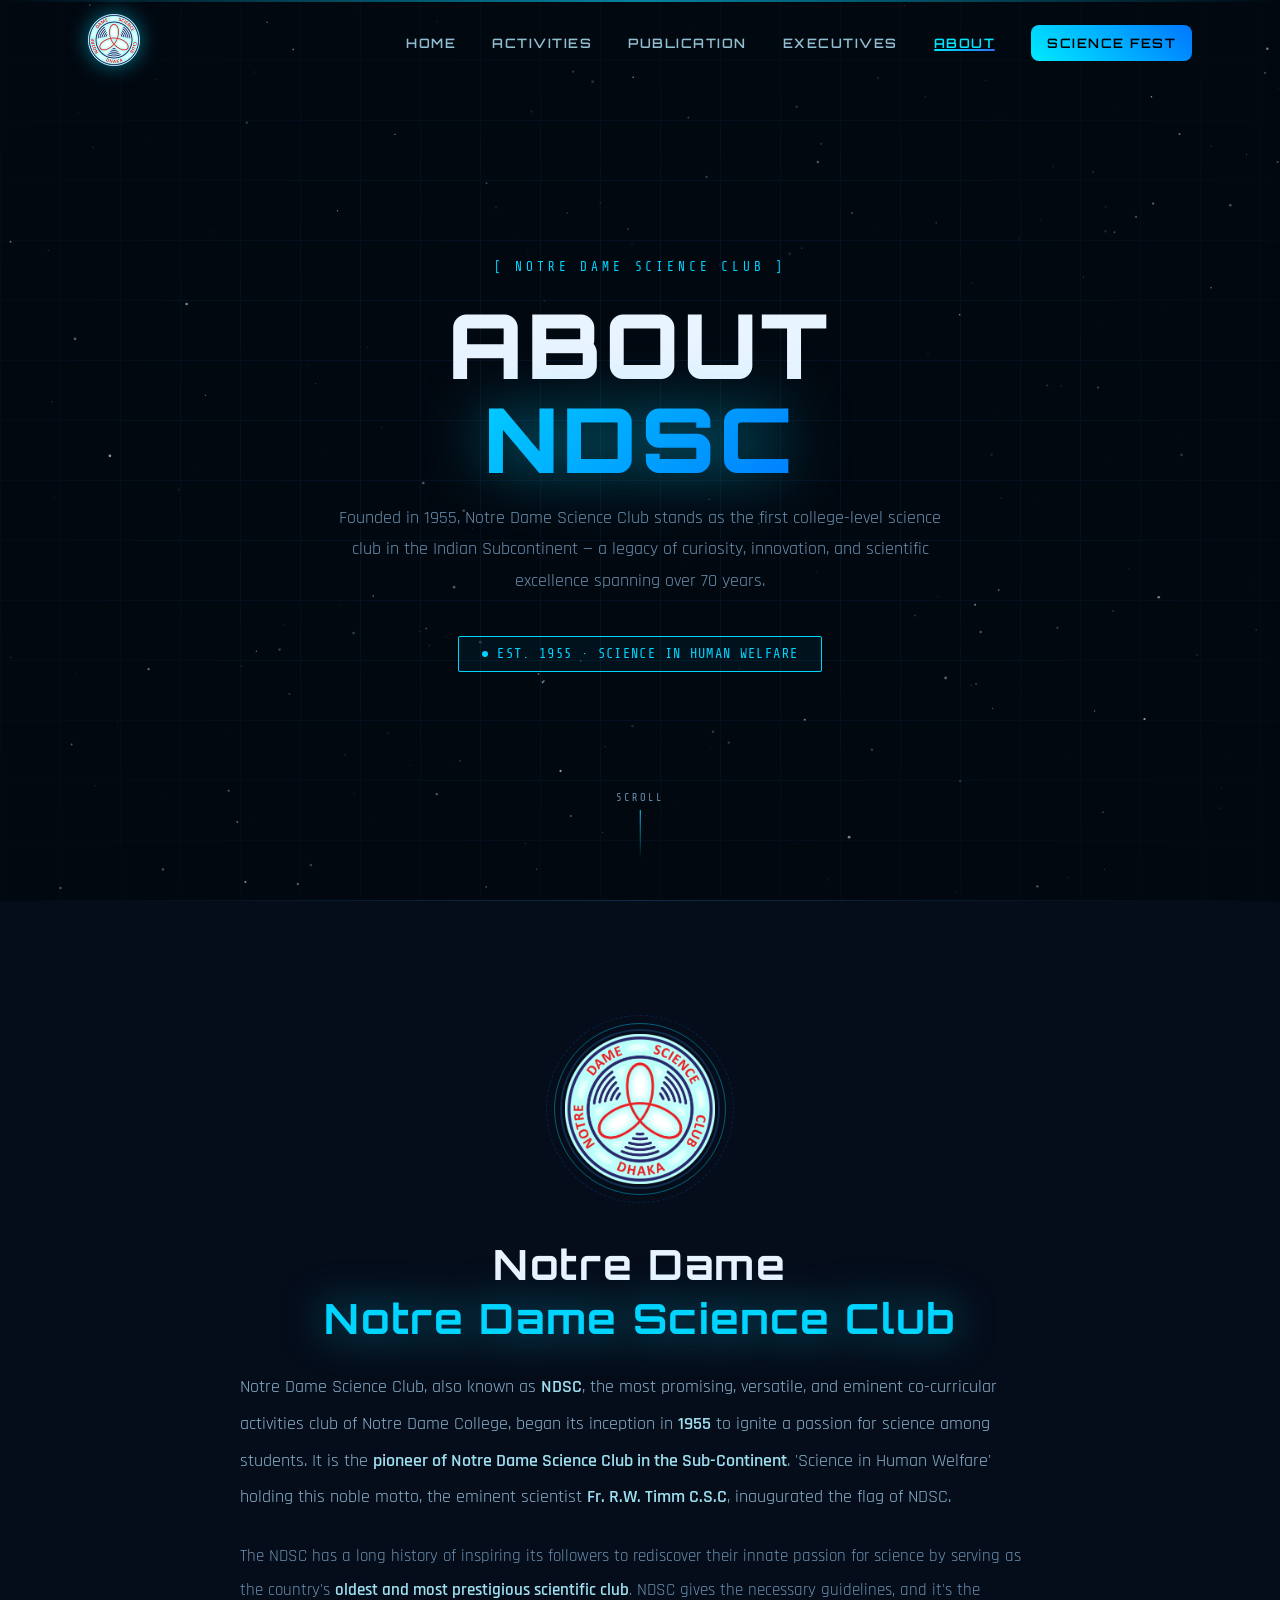
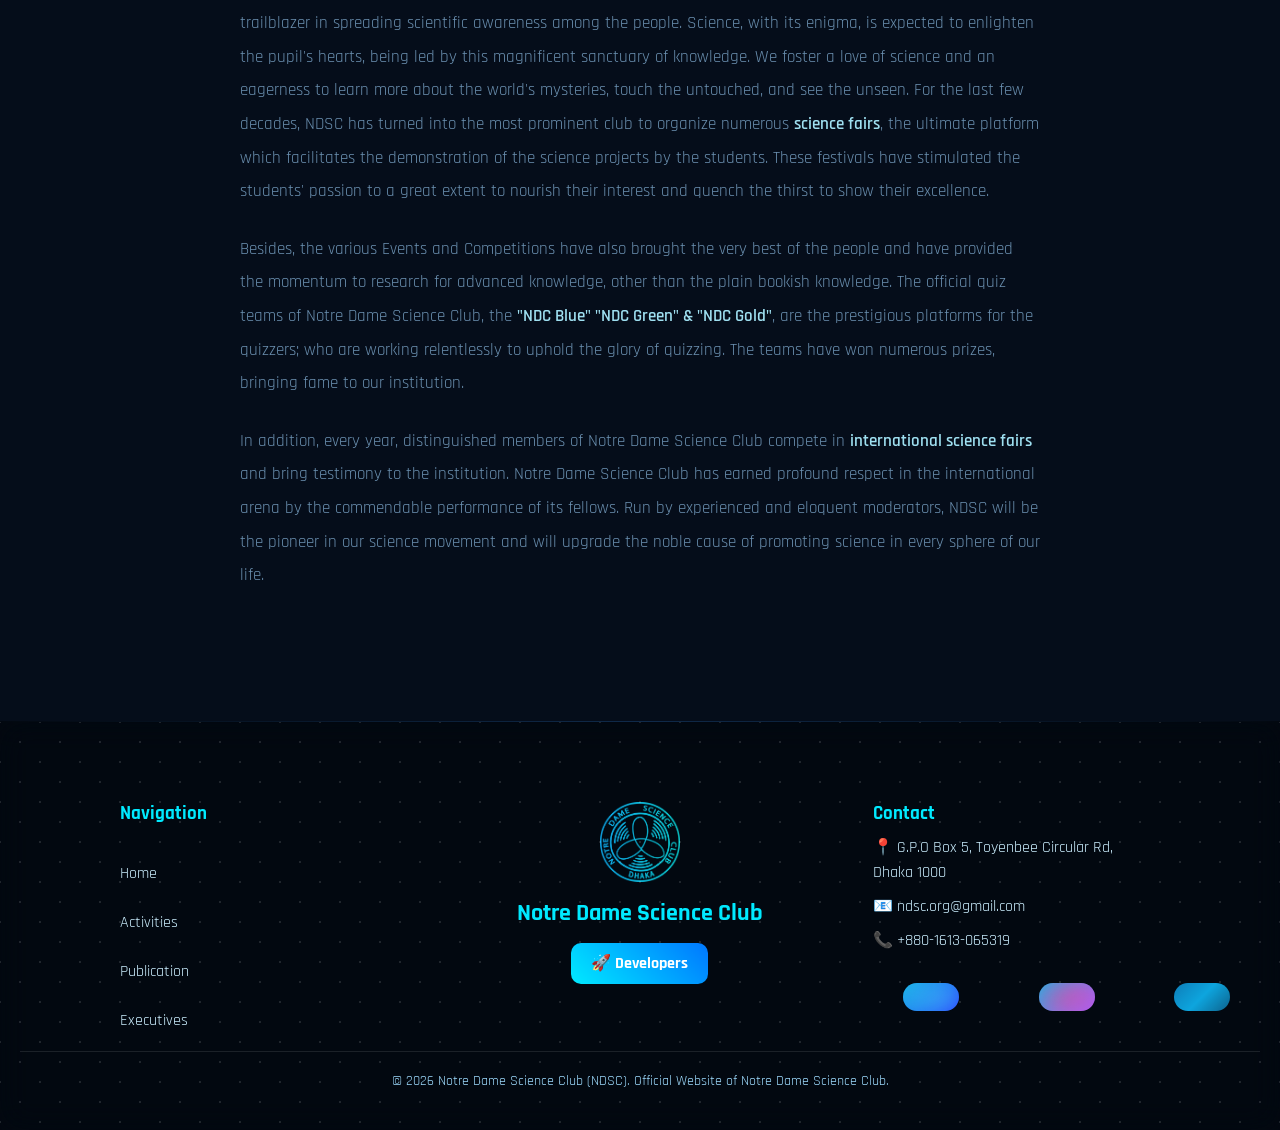
==== commit f5e1ddcb: "fixed logo, and footer issue" ====
--- a/about.html
+++ b/about.html
@@ -241,14 +241,14 @@
 <section class="motto-section">
   <div class="container">
     <div class="motto-ring reveal">
-      <img src="images/cropped-logo.png" alt="NDSC Logo"/>
+      <img src="images/NDSC_Logo_Redesign.png" alt="NDSC Logo"/>
     </div>
     <h2 class="motto-quote reveal reveal-delay-1">
-      Notre Dame<br/><span class="highlight">Science Club</span>
+      Notre Dame<br/><span class="highlight">Notre Dame Science Club</span>
     </h2>
 
     <div class="motto-desc reveal reveal-delay-2">
-      <p>Notre Dame Science Club, also known as <strong>NDSC</strong>, the most promising, versatile, and eminent co-curricular activities club of Notre Dame College, began its inception in <strong>1955</strong> to ignite a passion for science among students. It is the <strong>pioneer of Science Club in the Sub-Continent</strong>. 'Science in Human Welfare' holding this noble motto, the eminent scientist <strong>Fr. R.W. Timm C.S.C</strong>, inaugurated the flag of NDSC.</p>
+      <p>Notre Dame Science Club, also known as <strong>NDSC</strong>, the most promising, versatile, and eminent co-curricular activities club of Notre Dame College, began its inception in <strong>1955</strong> to ignite a passion for science among students. It is the <strong>pioneer of Notre Dame Science Club in the Sub-Continent</strong>. 'Science in Human Welfare' holding this noble motto, the eminent scientist <strong>Fr. R.W. Timm C.S.C</strong>, inaugurated the flag of NDSC.</p>
 
       <p>The NDSC has a long history of inspiring its followers to rediscover their innate passion for science by serving as the country's <strong>oldest and most prestigious scientific club</strong>. NDSC gives the necessary guidelines, and it's the trailblazer in spreading scientific awareness among the people. Science, with its enigma, is expected to enlighten the pupil's hearts, being led by this magnificent sanctuary of knowledge. We foster a love of science and an eagerness to learn more about the world's mysteries, touch the untouched, and see the unseen. For the last few decades, NDSC has turned into the most prominent club to organize numerous <strong>science fairs</strong>, the ultimate platform which facilitates the demonstration of the science projects by the students. These festivals have stimulated the students' passion to a great extent to nourish their interest and quench the thirst to show their excellence.</p>
 
@@ -260,37 +260,6 @@
 </section>
 
 <div class="divider"></div>
-
-<footer class="space-footer">
-  <div class="footer-container">
-    <div class="footer-links">
-      <h3>Navigation</h3>
-      <a href="index.html">Home</a>
-      <a href="activities.html">Activities</a>
-      <a href="publication.html">Publication</a>
-      <a href="executives.html">Executives</a>
-    </div>
-    <div class="footer-logo">
-      <img src="images/logo-2.0.png" alt="Science Club Logo">
-      <h2>Notre Dame Science Club</h2>
-      <a href="developers.html" class="dev-btn">🚀 Developers</a>
-    </div>
-    <div class="footer-contact">
-      <h3>Contact</h3>
-      <p>📍 G.P.O Box 5, Toyenbee Circular Rd,<br>Dhaka 1000</p>
-      <p>📧 ndsc.org@gmail.com</p>
-      <p>📞 +880-1613-065319</p>
-      <div class="social-buttons">
-        <a href="https://www.facebook.com/NDSCOfficial" target="_blank" class="btn facebook"><i class="fa fa-facebook fa-lg"></i><span></span></a>
-        <a href="https://www.instagram.com/ndsc_official/" target="_blank" class="btn instagram"><i class="fa fa-instagram fa-lg"></i><span></span></a>
-        <a href="https://www.linkedin.com/company/notre-dame-science-club/" target="_blank" class="btn linkedin"><i class="fa fa-linkedin fa-lg"></i><span></span></a>
-      </div>
-    </div>
-  </div>
-  <div class="footer-bottom">
-    <p>© 2026 Notre Dame Science Club (NDSC). Official Website of Notre Dame Science Club.</p>
-  </div>
-</footer>
 
 <script>
   const canvas = document.getElementById('starfield');
@@ -366,5 +335,7 @@
     setTimeout(() => { dot.remove(); trail = trail.filter(d => d !== dot); }, 600);
   });
 </script>
+  <div id="footer-placeholder"></div>
+  <script src="js/footer.js"></script>
 </body>
 </html>
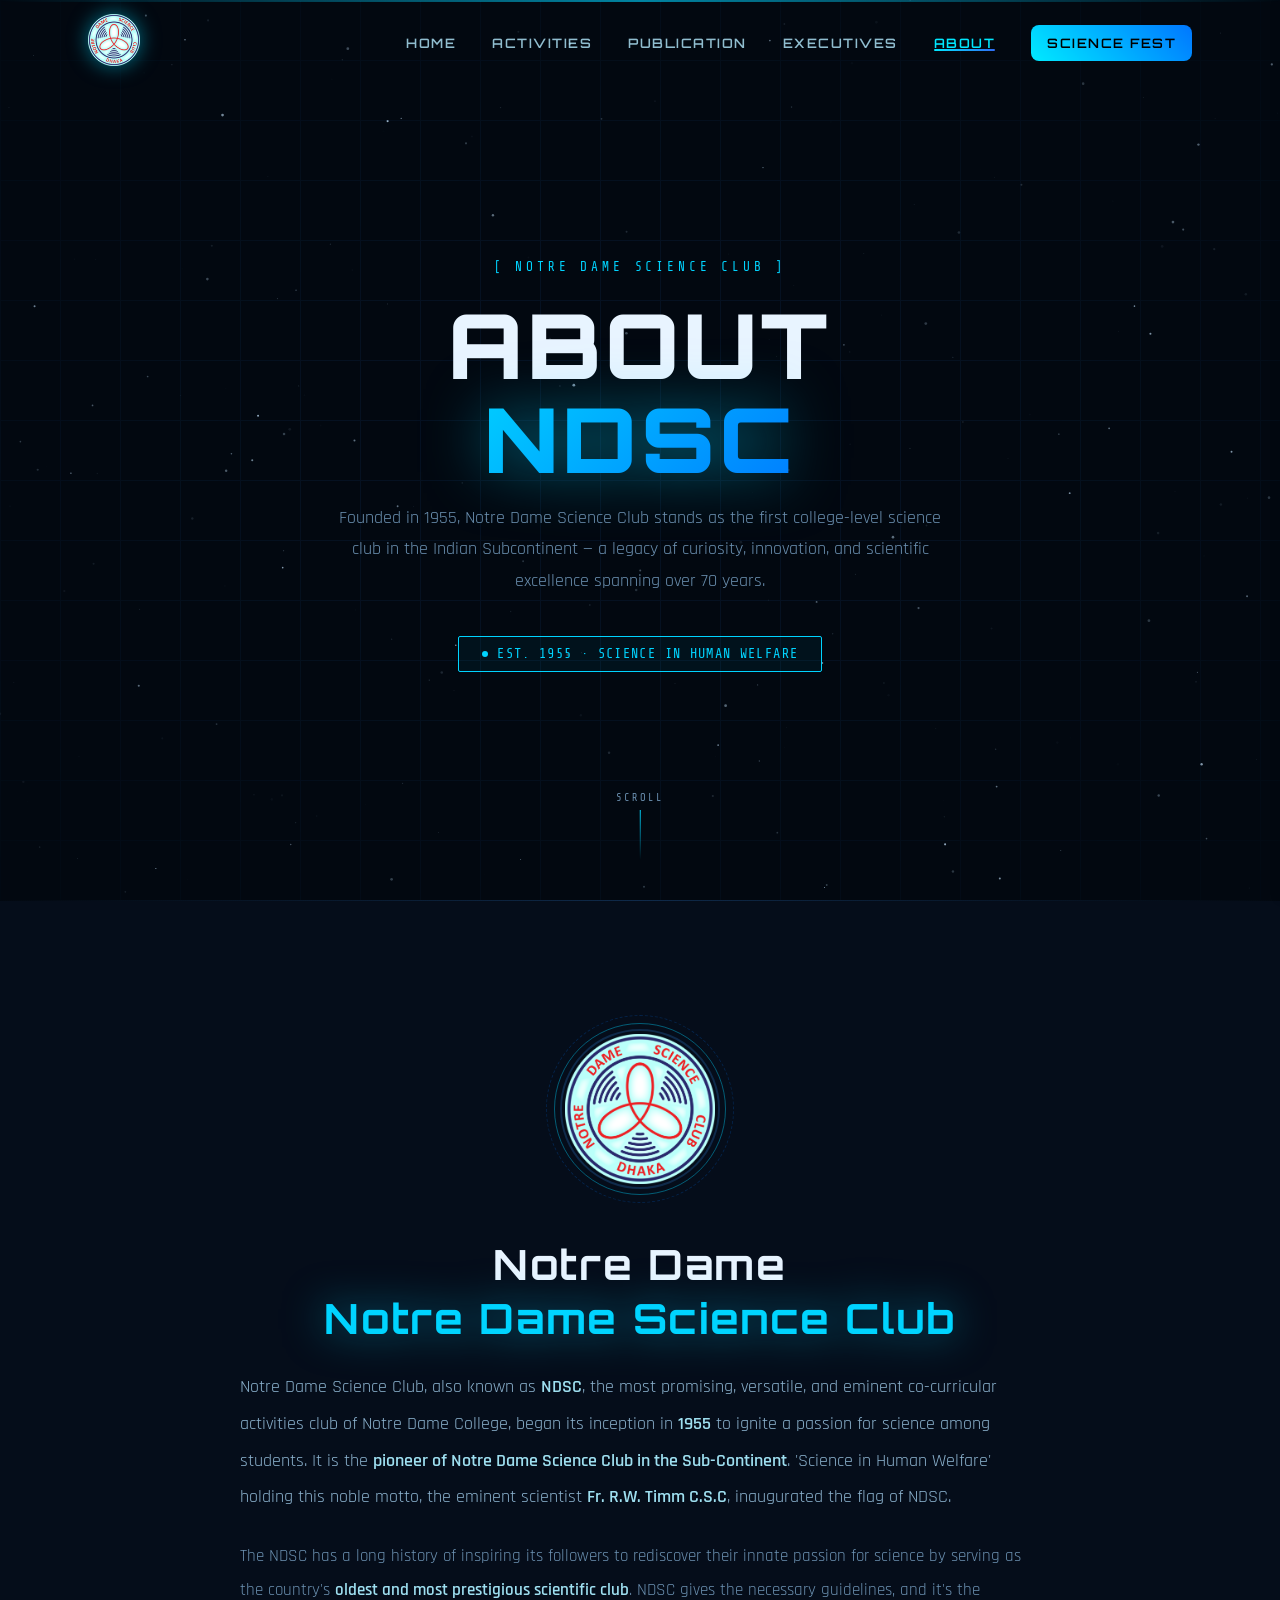
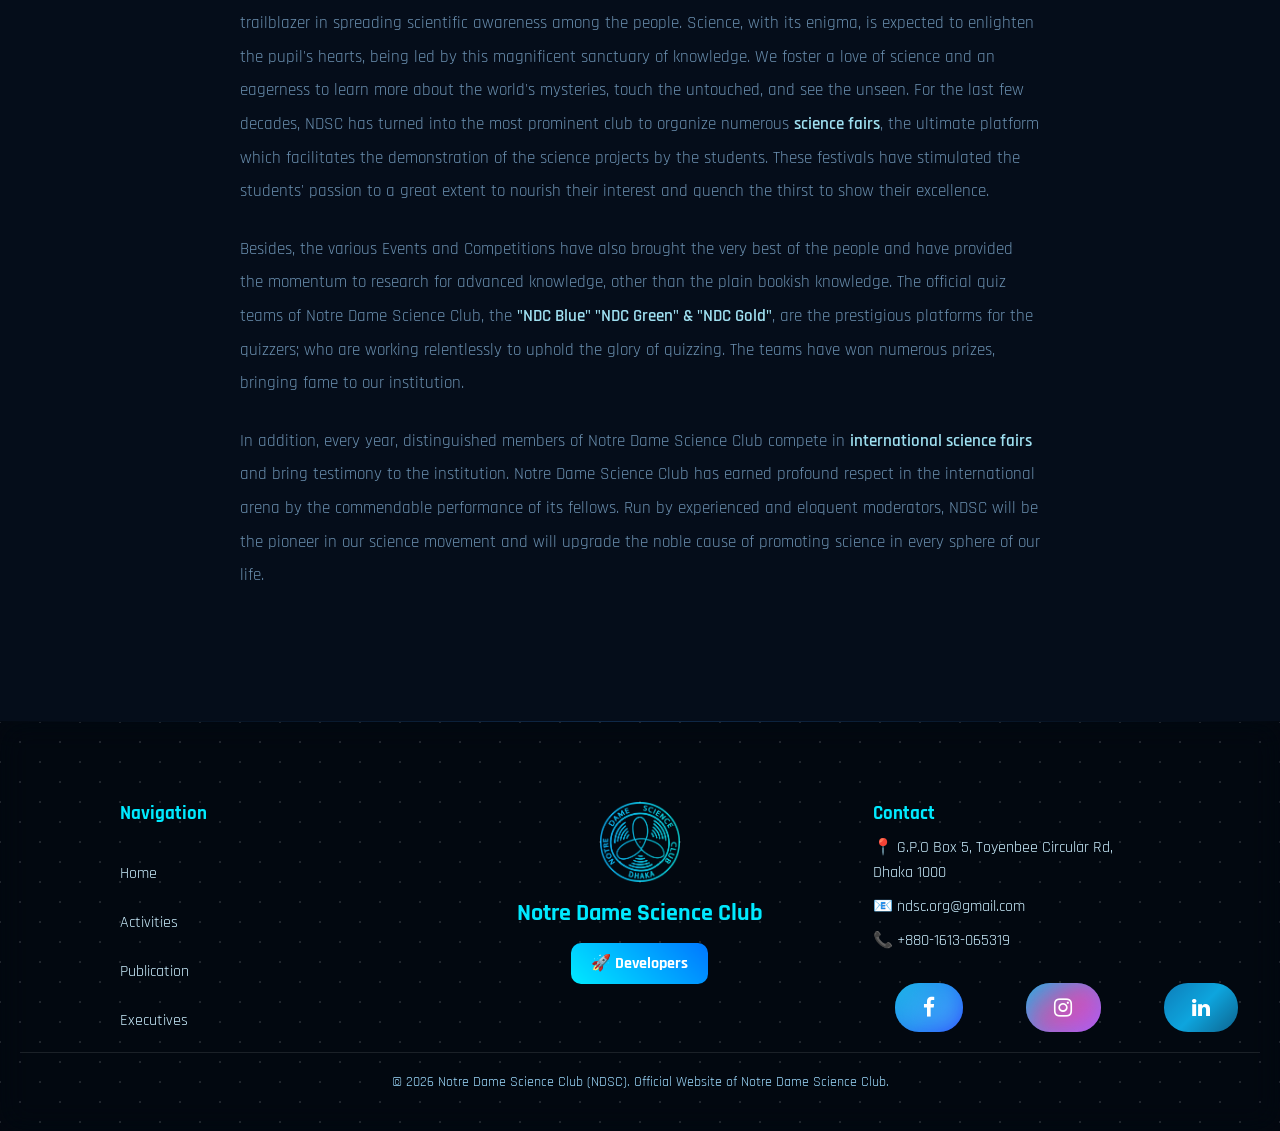
==== commit 3ac57fd8: "Update about.html" ====
--- a/about.html
+++ b/about.html
@@ -6,6 +6,7 @@
   <title>About | Notre Dame Science Club</title>
   <link rel="icon" href="images/cropped-logo.png" type="image/png"/>
   <link rel="stylesheet" href="css/nav.css">
+  <link rel="stylesheet" href="https://cdnjs.cloudflare.com/ajax/libs/font-awesome/4.7.0/css/font-awesome.min.css">  
   <link rel="stylesheet" href="css/footer.css">
   <script src="js/nav.js" defer></script>
 
@@ -338,4 +339,4 @@
   <div id="footer-placeholder"></div>
   <script src="js/footer.js"></script>
 </body>
-</html>+</html>
